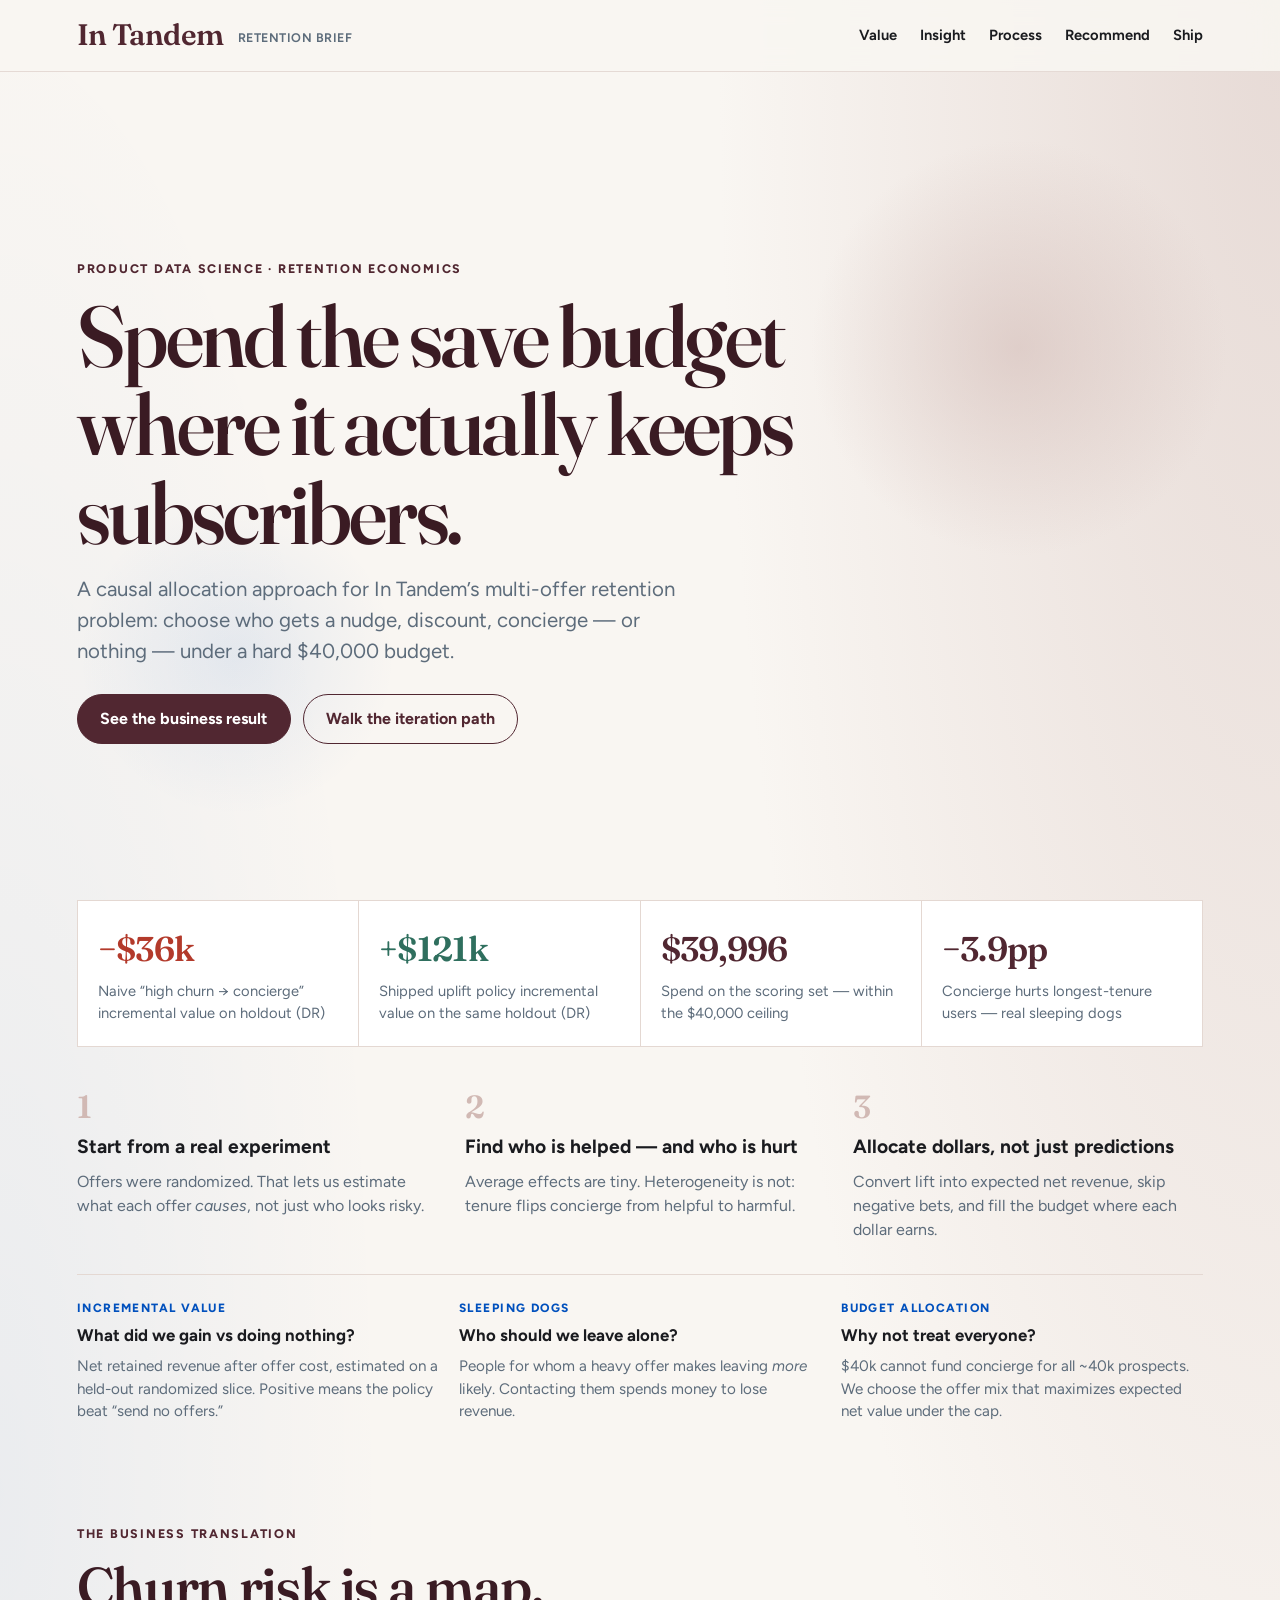
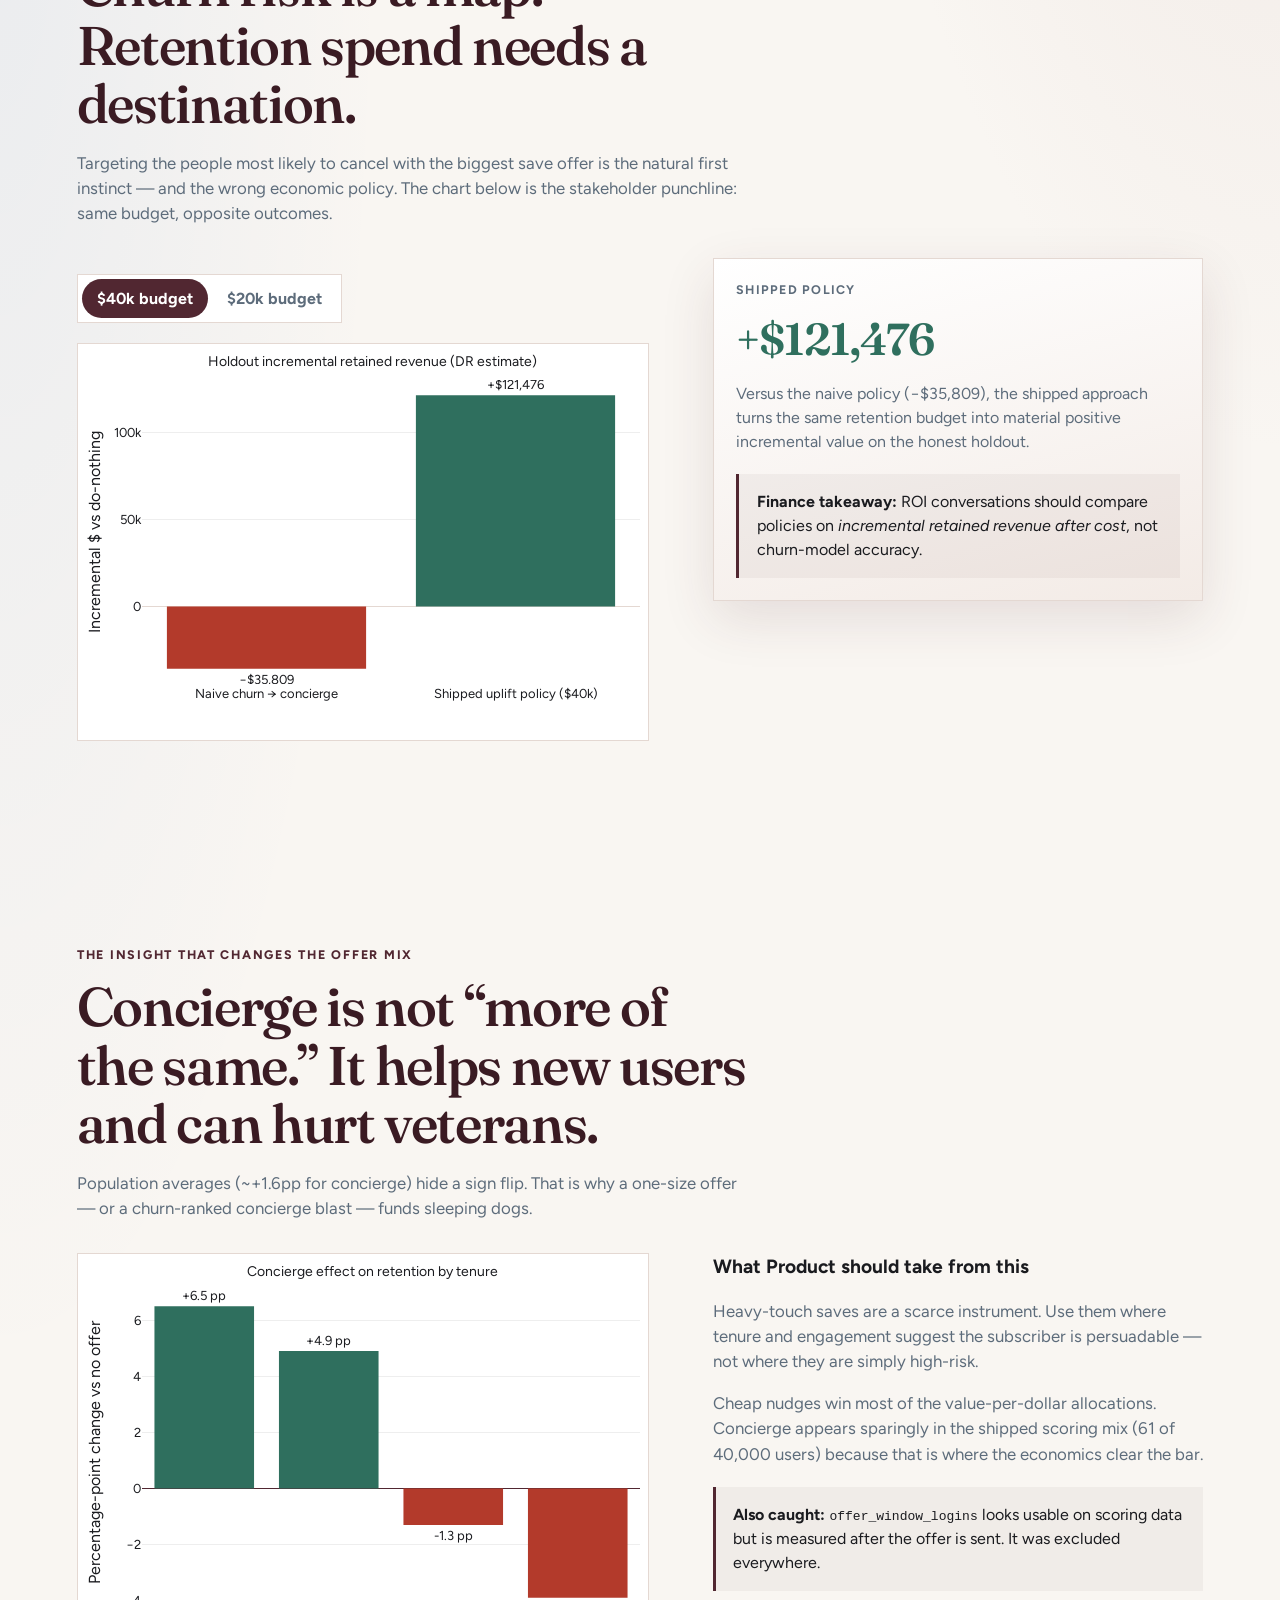
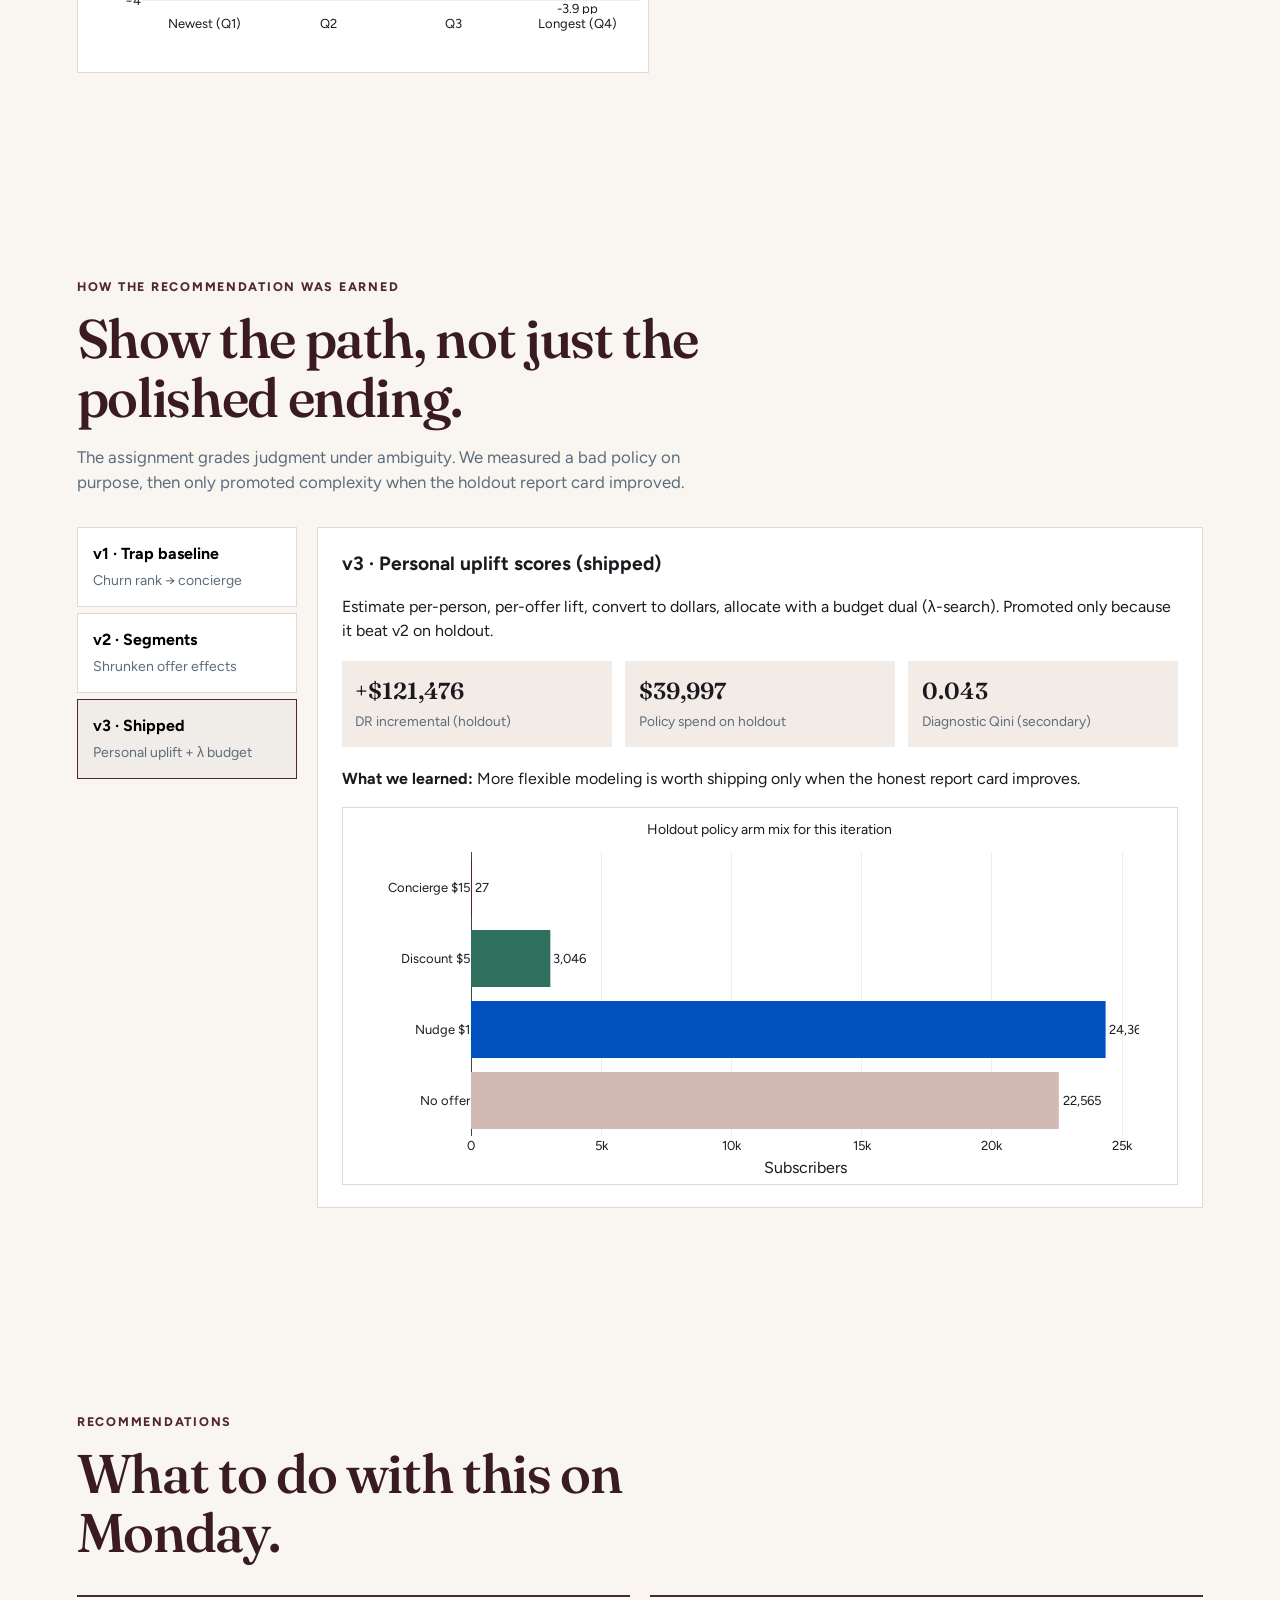
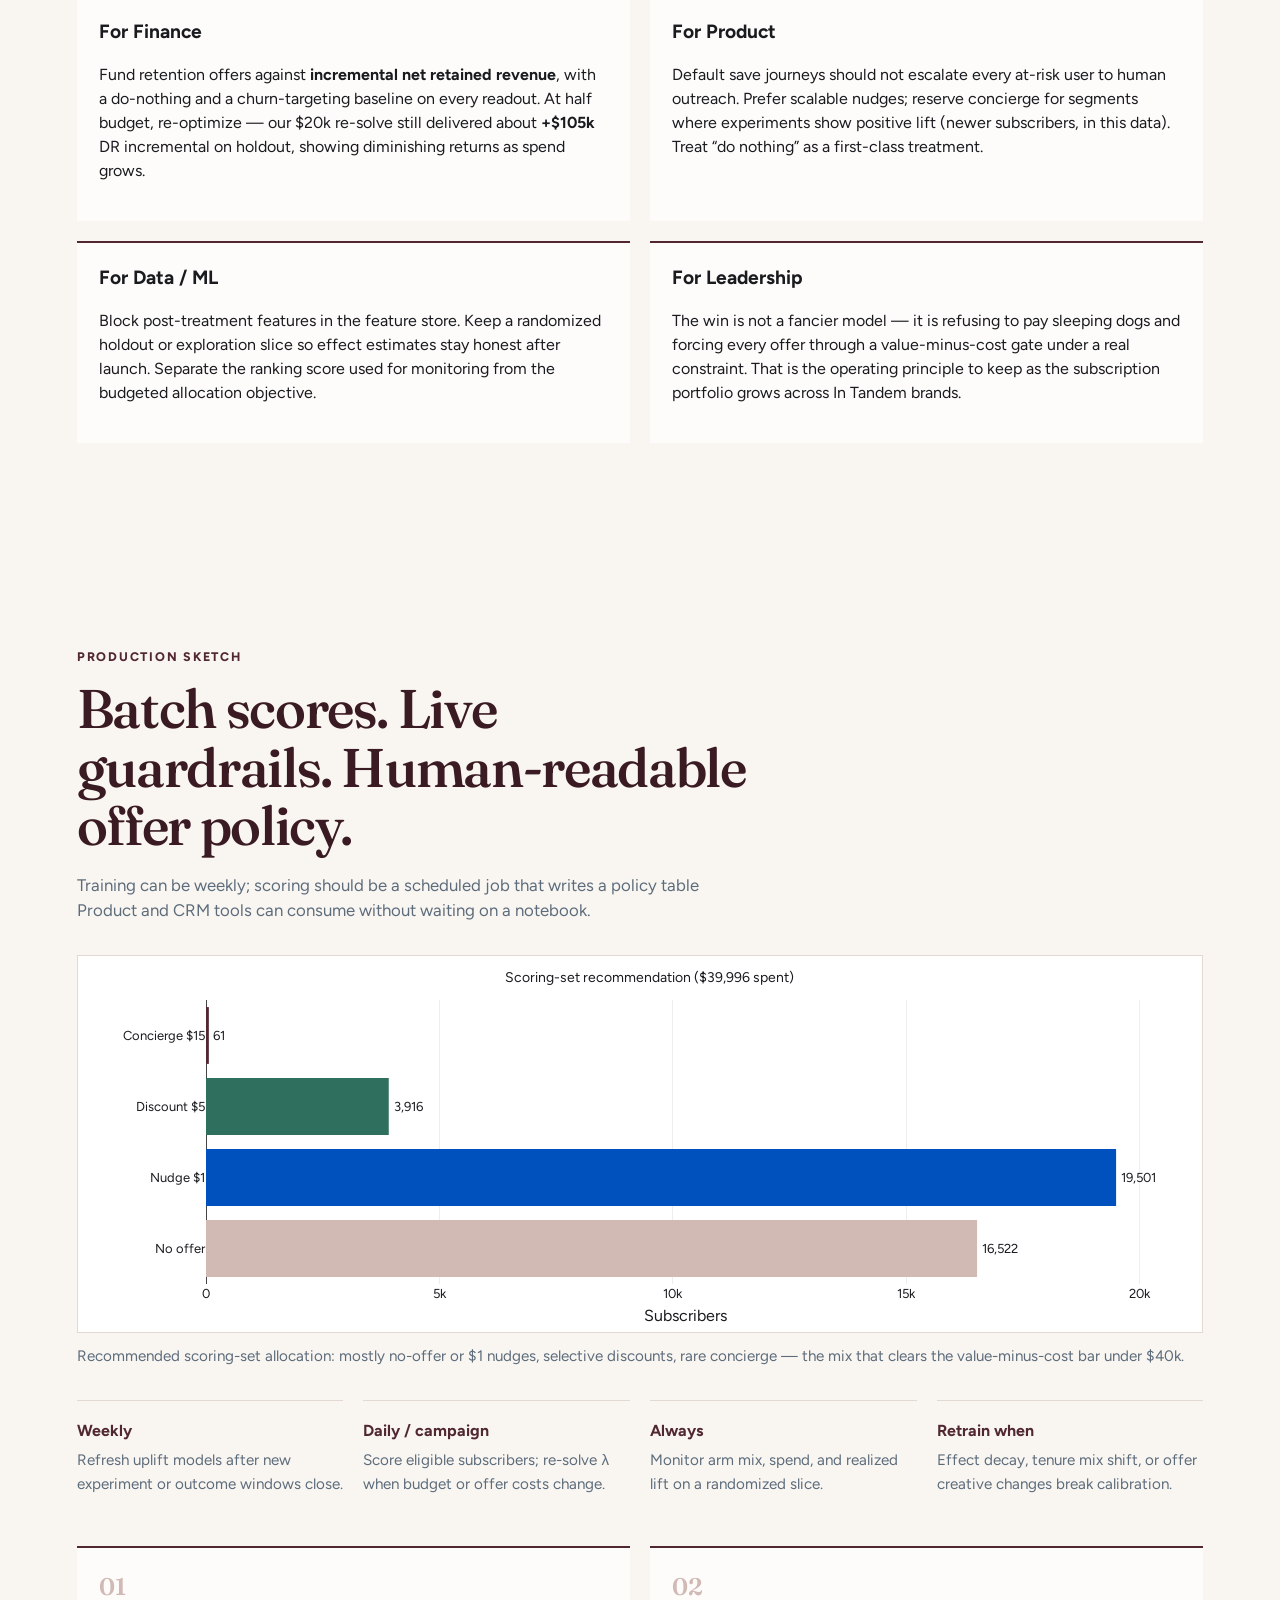
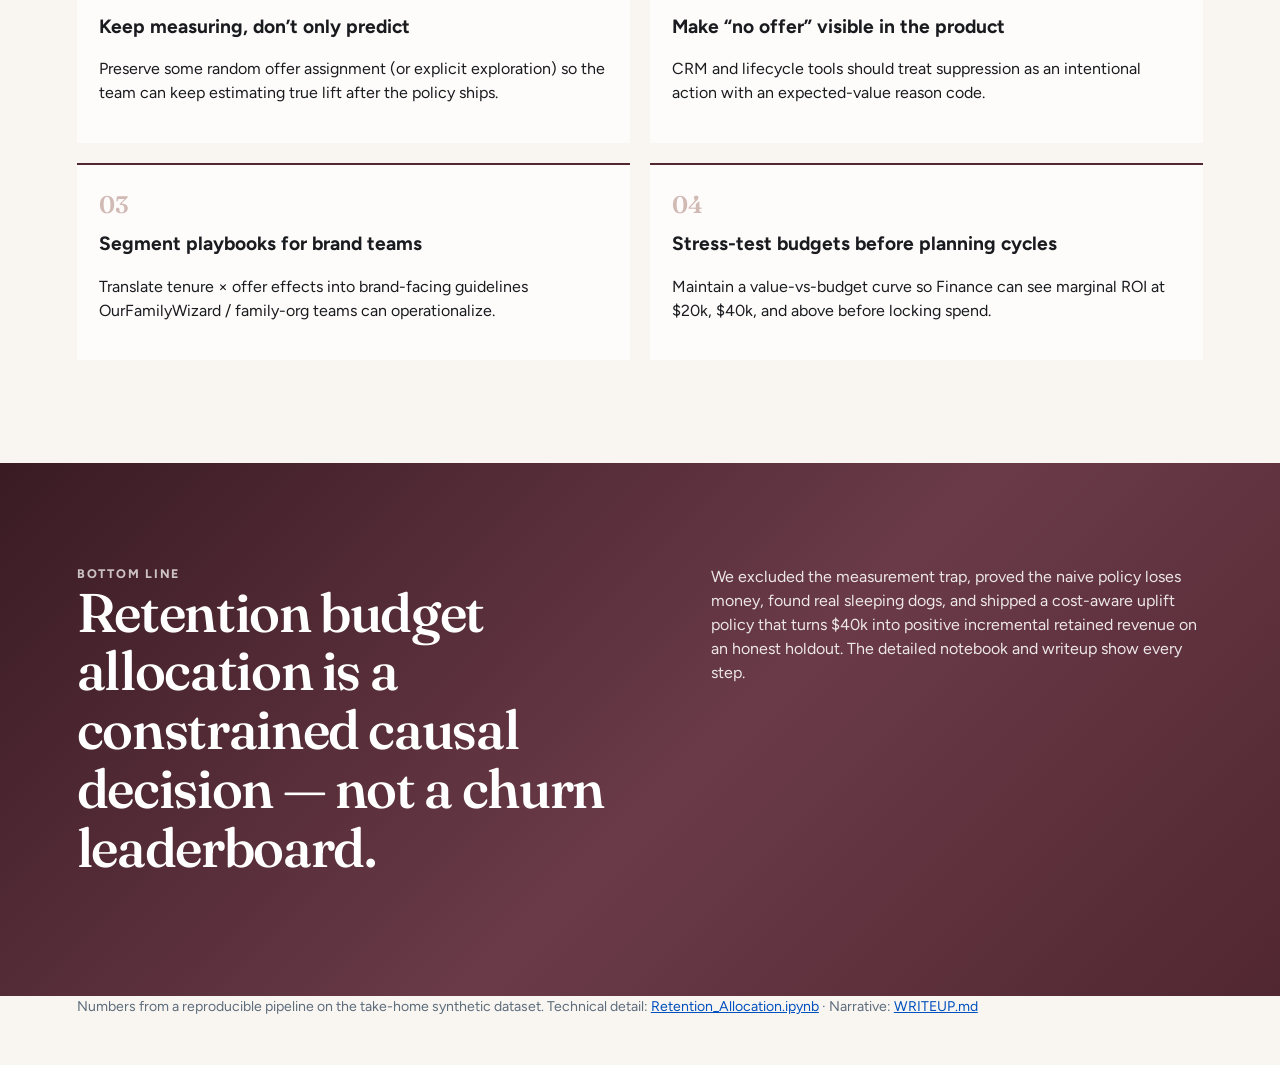
==== interactive_brief/index.html @ 4805d7e5 "Add writeup, AI disclosure, and stakeholder interactive brief. Document the method and iteration log" ====
<!doctype html>
<html lang="en">
  <head>
    <meta charset="utf-8" />
    <meta name="viewport" content="width=device-width, initial-scale=1" />
    <title>In Tandem | Retention Budget Allocation Brief</title>
    <link rel="preconnect" href="https://fonts.googleapis.com" />
    <link rel="preconnect" href="https://fonts.gstatic.com" crossorigin />
    <link
      href="https://fonts.googleapis.com/css2?family=Figtree:wght@400;600;700;800&family=Fraunces:opsz,wght@9..144,500;9..144,600;9..144,700&display=swap"
      rel="stylesheet"
    />
    <link rel="stylesheet" href="styles.css" />
    <script src="https://cdn.plot.ly/plotly-2.35.2.min.js"></script>
  </head>
  <body>
    <header class="topbar">
      <a class="brand" href="#top">In Tandem <span>retention brief</span></a>
      <nav aria-label="Sections">
        <a href="#value">Value</a>
        <a href="#insight">Insight</a>
        <a href="#process">Process</a>
        <a href="#recommend">Recommend</a>
        <a href="#ship">Ship</a>
      </nav>
    </header>

    <main id="top">
      <section class="hero">
        <div class="hero-inner">
          <p class="eyebrow">Product data science · retention economics</p>
          <h1>Spend the save budget where it actually keeps subscribers.</h1>
          <p class="lede">
            A causal allocation approach for In Tandem’s multi-offer retention problem:
            choose who gets a nudge, discount, concierge — or nothing — under a hard $40,000 budget.
          </p>
          <div class="hero-actions">
            <a class="button primary" href="#value">See the business result</a>
            <a class="button secondary" href="#process">Walk the iteration path</a>
          </div>
        </div>
      </section>

      <section class="metric-ribbon reveal" aria-label="Headline results">
        <article>
          <span class="value bad">−$36k</span>
          <p>Naive “high churn → concierge” incremental value on holdout (DR)</p>
        </article>
        <article>
          <span class="value good">+$121k</span>
          <p>Shipped uplift policy incremental value on the same holdout (DR)</p>
        </article>
        <article>
          <span class="value">$39,996</span>
          <p>Spend on the scoring set — within the $40,000 ceiling</p>
        </article>
        <article>
          <span class="value">−3.9pp</span>
          <p>Concierge hurts longest-tenure users — real sleeping dogs</p>
        </article>
      </section>

      <section class="story-strip reveal">
        <article>
          <span class="step-index">1</span>
          <h3>Start from a real experiment</h3>
          <p>
            Offers were randomized. That lets us estimate what each offer <em>causes</em>,
            not just who looks risky.
          </p>
        </article>
        <article>
          <span class="step-index">2</span>
          <h3>Find who is helped — and who is hurt</h3>
          <p>
            Average effects are tiny. Heterogeneity is not: tenure flips concierge from helpful to harmful.
          </p>
        </article>
        <article>
          <span class="step-index">3</span>
          <h3>Allocate dollars, not just predictions</h3>
          <p>
            Convert lift into expected net revenue, skip negative bets, and fill the budget where each dollar earns.
          </p>
        </article>
      </section>

      <section class="reader-guide reveal" aria-label="How to read this brief">
        <div>
          <span class="guide-label">Incremental value</span>
          <strong>What did we gain vs doing nothing?</strong>
          <p>
            Net retained revenue after offer cost, estimated on a held-out randomized slice.
            Positive means the policy beat “send no offers.”
          </p>
        </div>
        <div>
          <span class="guide-label">Sleeping dogs</span>
          <strong>Who should we leave alone?</strong>
          <p>
            People for whom a heavy offer makes leaving <em>more</em> likely.
            Contacting them spends money to lose revenue.
          </p>
        </div>
        <div>
          <span class="guide-label">Budget allocation</span>
          <strong>Why not treat everyone?</strong>
          <p>
            $40k cannot fund concierge for all ~40k prospects. We choose the offer mix that maximizes expected net value under the cap.
          </p>
        </div>
      </section>

      <section id="value" class="section">
        <div class="section-header reveal">
          <p class="eyebrow">The business translation</p>
          <h2>Churn risk is a map. Retention spend needs a destination.</h2>
          <p>
            Targeting the people most likely to cancel with the biggest save offer is the natural first instinct —
            and the wrong economic policy. The chart below is the stakeholder punchline:
            same budget, opposite outcomes.
          </p>
        </div>

        <div class="split reveal">
          <div>
            <div class="segmented" role="group" aria-label="Budget scenario">
              <button type="button" class="is-active" data-budget="40k">$40k budget</button>
              <button type="button" data-budget="20k">$20k budget</button>
            </div>
            <div id="value-chart" class="chart-shell"></div>
          </div>
          <aside class="panel" id="value-panel">
            <p class="panel-kicker">Shipped policy</p>
            <p class="big good">+$121,476</p>
            <p data-field="compare">
              Versus the naive policy (−$35,809), the shipped approach turns the same retention budget into
              material positive incremental value on the honest holdout.
            </p>
            <div class="callout">
              <strong>Finance takeaway:</strong> ROI conversations should compare policies on
              <em>incremental retained revenue after cost</em>, not churn-model accuracy.
            </div>
          </aside>
        </div>
      </section>

      <section id="insight" class="section">
        <div class="section-header reveal">
          <p class="eyebrow">The insight that changes the offer mix</p>
          <h2>Concierge is not “more of the same.” It helps new users and can hurt veterans.</h2>
          <p>
            Population averages (~+1.6pp for concierge) hide a sign flip. That is why a one-size offer —
            or a churn-ranked concierge blast — funds sleeping dogs.
          </p>
        </div>
        <div class="split reveal">
          <div id="tenure-chart" class="chart-shell tall"></div>
          <div class="section-copy">
            <h3>What Product should take from this</h3>
            <p>
              Heavy-touch saves are a scarce instrument. Use them where tenure and engagement suggest the
              subscriber is persuadable — not where they are simply high-risk.
            </p>
            <p>
              Cheap nudges win most of the value-per-dollar allocations. Concierge appears sparingly in the
              shipped scoring mix (61 of 40,000 users) because that is where the economics clear the bar.
            </p>
            <div class="callout">
              <strong>Also caught:</strong> <code>offer_window_logins</code> looks usable on scoring data
              but is measured after the offer is sent. It was excluded everywhere.
            </div>
          </div>
        </div>
      </section>

      <section id="process" class="section">
        <div class="section-header reveal">
          <p class="eyebrow">How the recommendation was earned</p>
          <h2>Show the path, not just the polished ending.</h2>
          <p>
            The assignment grades judgment under ambiguity. We measured a bad policy on purpose, then only
            promoted complexity when the holdout report card improved.
          </p>
        </div>

        <div class="iteration-grid reveal">
          <div class="iter-nav" role="tablist" aria-label="Iteration versions">
            <button type="button" data-iter="v1">
              <strong>v1 · Trap baseline</strong>
              <span>Churn rank → concierge</span>
            </button>
            <button type="button" data-iter="v2">
              <strong>v2 · Segments</strong>
              <span>Shrunken offer effects</span>
            </button>
            <button type="button" class="is-active" data-iter="v3">
              <strong>v3 · Shipped</strong>
              <span>Personal uplift + λ budget</span>
            </button>
          </div>
          <div class="iter-detail">
            <h3 id="iter-title">v3 · Personal uplift scores (shipped)</h3>
            <p id="iter-blurb"></p>
            <div class="iter-stats">
              <div>
                <strong id="iter-dr" class="good">+$121k</strong>
                <span>DR incremental (holdout)</span>
              </div>
              <div>
                <strong id="iter-spend">$39,997</strong>
                <span>Policy spend on holdout</span>
              </div>
              <div>
                <strong id="iter-qini">0.043</strong>
                <span>Diagnostic Qini (secondary)</span>
              </div>
            </div>
            <p><strong>What we learned:</strong> <span id="iter-learn"></span></p>
            <div id="mix-chart" class="chart-shell" style="margin-top: 1rem"></div>
          </div>
        </div>
      </section>

      <section id="recommend" class="section">
        <div class="section-header reveal">
          <p class="eyebrow">Recommendations</p>
          <h2>What to do with this on Monday.</h2>
        </div>
        <div class="rec-grid reveal">
          <article>
            <h3>For Finance</h3>
            <p>
              Fund retention offers against <strong>incremental net retained revenue</strong>, with a
              do-nothing and a churn-targeting baseline on every readout. At half budget, re-optimize —
              our $20k re-solve still delivered about <strong>+$105k</strong> DR incremental on holdout,
              showing diminishing returns as spend grows.
            </p>
          </article>
          <article>
            <h3>For Product</h3>
            <p>
              Default save journeys should not escalate every at-risk user to human outreach.
              Prefer scalable nudges; reserve concierge for segments where experiments show positive lift
              (newer subscribers, in this data). Treat “do nothing” as a first-class treatment.
            </p>
          </article>
          <article>
            <h3>For Data / ML</h3>
            <p>
              Block post-treatment features in the feature store. Keep a randomized holdout or exploration
              slice so effect estimates stay honest after launch. Separate the ranking score used for
              monitoring from the budgeted allocation objective.
            </p>
          </article>
          <article>
            <h3>For Leadership</h3>
            <p>
              The win is not a fancier model — it is refusing to pay sleeping dogs and forcing every offer
              through a value-minus-cost gate under a real constraint. That is the operating principle to keep
              as the subscription portfolio grows across In Tandem brands.
            </p>
          </article>
        </div>
      </section>

      <section id="ship" class="section">
        <div class="section-header reveal">
          <p class="eyebrow">Production sketch</p>
          <h2>Batch scores. Live guardrails. Human-readable offer policy.</h2>
          <p>
            Training can be weekly; scoring should be a scheduled job that writes a policy table
            Product and CRM tools can consume without waiting on a notebook.
          </p>
        </div>

        <div class="reveal" style="margin-bottom: 2rem">
          <div id="scoring-chart" class="chart-shell"></div>
          <p style="color: var(--muted); margin: 0.75rem 0 0; font-size: 0.95rem">
            Recommended scoring-set allocation: mostly no-offer or $1 nudges, selective discounts, rare concierge —
            the mix that clears the value-minus-cost bar under $40k.
          </p>
        </div>
        <div class="ops-grid reveal">
          <div>
            <strong>Weekly</strong>
            <span>Refresh uplift models after new experiment or outcome windows close.</span>
          </div>
          <div>
            <strong>Daily / campaign</strong>
            <span>Score eligible subscribers; re-solve λ when budget or offer costs change.</span>
          </div>
          <div>
            <strong>Always</strong>
            <span>Monitor arm mix, spend, and realized lift on a randomized slice.</span>
          </div>
          <div>
            <strong>Retrain when</strong>
            <span>Effect decay, tenure mix shift, or offer creative changes break calibration.</span>
          </div>
        </div>

        <div class="next-grid reveal" style="margin-top: 2rem">
          <article>
            <span class="next-index">01</span>
            <h3>Keep measuring, don’t only predict</h3>
            <p>
              Preserve some random offer assignment (or explicit exploration) so the team can keep estimating
              true lift after the policy ships.
            </p>
          </article>
          <article>
            <span class="next-index">02</span>
            <h3>Make “no offer” visible in the product</h3>
            <p>
              CRM and lifecycle tools should treat suppression as an intentional action with an expected-value reason code.
            </p>
          </article>
          <article>
            <span class="next-index">03</span>
            <h3>Segment playbooks for brand teams</h3>
            <p>
              Translate tenure × offer effects into brand-facing guidelines OurFamilyWizard / family-org teams can operationalize.
            </p>
          </article>
          <article>
            <span class="next-index">04</span>
            <h3>Stress-test budgets before planning cycles</h3>
            <p>
              Maintain a value-vs-budget curve so Finance can see marginal ROI at $20k, $40k, and above before locking spend.
            </p>
          </article>
        </div>
      </section>

      <section class="section final-section reveal">
        <div>
          <p class="eyebrow">Bottom line</p>
          <h2>
            Retention budget allocation is a constrained causal decision — not a churn leaderboard.
          </h2>
        </div>
        <p>
          We excluded the measurement trap, proved the naive policy loses money, found real sleeping dogs,
          and shipped a cost-aware uplift policy that turns $40k into positive incremental retained revenue
          on an honest holdout. The detailed notebook and writeup show every step.
        </p>
      </section>
    </main>

    <p class="footnote">
      Numbers from a reproducible pipeline on the take-home synthetic dataset.
      Technical detail: <a href="../Retention_Allocation.ipynb">Retention_Allocation.ipynb</a> ·
      Narrative: <a href="../WRITEUP.md">WRITEUP.md</a>
    </p>

    <script src="app.js"></script>
  </body>
</html>
---- interactive_brief/styles.css ----
:root {
  --wine: #512731;
  --wine-deep: #3a1b23;
  --blush: #d1b9b4;
  --blush-soft: #f0e4df;
  --paper: #f9f6f2;
  --paper-2: #f3ebe6;
  --ink: #1a1b1f;
  --muted: #5d6c7b;
  --line: #e4d8d2;
  --blue: #0050bd;
  --good: #2f6f5e;
  --bad: #b33a2b;
  --white: #ffffff;
  --shadow: 0 18px 50px rgba(81, 39, 49, 0.12);
  --ease: cubic-bezier(0.22, 1, 0.36, 1);
}

* { box-sizing: border-box; }

html { scroll-behavior: smooth; }

body {
  margin: 0;
  color: var(--ink);
  background:
    radial-gradient(ellipse 80% 50% at 100% 0%, rgba(209, 185, 180, 0.45), transparent 55%),
    radial-gradient(ellipse 60% 40% at 0% 20%, rgba(0, 80, 189, 0.06), transparent 50%),
    var(--paper);
  font-family: "Figtree", "Helvetica Neue", sans-serif;
  line-height: 1.5;
  -webkit-font-smoothing: antialiased;
}

img { max-width: 100%; display: block; }
a { color: inherit; }

.topbar {
  position: sticky;
  top: 0;
  z-index: 20;
  display: flex;
  align-items: center;
  justify-content: space-between;
  gap: 1rem;
  min-height: 4.5rem;
  padding: 0 clamp(1.25rem, 6vw, 5.5rem);
  background: rgba(249, 246, 242, 0.88);
  border-bottom: 1px solid rgba(228, 216, 210, 0.9);
  backdrop-filter: blur(14px);
}

.brand {
  font-family: "Fraunces", Georgia, serif;
  font-size: clamp(1.45rem, 2.4vw, 1.85rem);
  font-weight: 600;
  color: var(--wine);
  letter-spacing: -0.02em;
  text-decoration: none;
}

.brand span {
  display: inline-block;
  margin-left: 0.55rem;
  color: var(--muted);
  font-family: "Figtree", sans-serif;
  font-size: 0.78rem;
  font-weight: 650;
  letter-spacing: 0.04em;
  text-transform: uppercase;
  vertical-align: middle;
}

nav {
  display: flex;
  flex-wrap: wrap;
  gap: clamp(0.75rem, 1.8vw, 1.5rem);
  font-size: 0.92rem;
  font-weight: 650;
}

nav a {
  text-decoration: none;
  color: var(--ink);
}

nav a:hover { color: var(--wine); }

.hero {
  position: relative;
  min-height: calc(100vh - 4.5rem);
  display: grid;
  align-content: center;
  padding: clamp(3.5rem, 9vw, 7rem) clamp(1.25rem, 6vw, 5.5rem) clamp(3rem, 7vw, 5rem);
  overflow: hidden;
}

.hero::before {
  content: "";
  position: absolute;
  inset: 8% 4% auto auto;
  width: min(42vw, 420px);
  aspect-ratio: 1;
  border-radius: 50%;
  background: radial-gradient(circle, rgba(209, 185, 180, 0.55), transparent 70%);
  pointer-events: none;
  animation: drift 14s var(--ease) infinite alternate;
}

.hero::after {
  content: "";
  position: absolute;
  inset: auto auto 10% 6%;
  width: min(36vw, 320px);
  aspect-ratio: 1;
  border-radius: 50%;
  background: radial-gradient(circle, rgba(0, 80, 189, 0.08), transparent 70%);
  pointer-events: none;
  animation: drift 18s var(--ease) infinite alternate-reverse;
}

@keyframes drift {
  from { transform: translate3d(0, 0, 0); }
  to { transform: translate3d(-18px, 24px, 0); }
}

.hero-inner {
  position: relative;
  z-index: 1;
  max-width: 52rem;
}

.eyebrow {
  margin: 0 0 0.85rem;
  color: var(--wine);
  font-size: 0.78rem;
  font-weight: 750;
  letter-spacing: 0.14em;
  text-transform: uppercase;
}

h1, h2, h3 { margin-top: 0; }

h1 {
  margin: 0 0 1.1rem;
  font-family: "Fraunces", Georgia, serif;
  font-size: clamp(2.8rem, 7vw, 5.4rem);
  font-weight: 550;
  line-height: 1.02;
  letter-spacing: -0.03em;
  color: var(--wine-deep);
}

h2 {
  margin: 0 0 1rem;
  font-family: "Fraunces", Georgia, serif;
  font-size: clamp(2rem, 4.4vw, 3.4rem);
  font-weight: 550;
  line-height: 1.08;
  letter-spacing: -0.025em;
  color: var(--wine-deep);
}

h3 {
  margin: 0 0 0.5rem;
  font-size: 1.2rem;
  font-weight: 700;
}

.lede {
  max-width: 38rem;
  margin: 0 0 1.75rem;
  color: var(--muted);
  font-size: clamp(1.05rem, 1.8vw, 1.28rem);
}

.hero-actions {
  display: flex;
  flex-wrap: wrap;
  gap: 0.75rem;
}

.button {
  display: inline-flex;
  align-items: center;
  justify-content: center;
  min-height: 3.1rem;
  padding: 0 1.4rem;
  border-radius: 999px;
  border: 1.5px solid var(--wine);
  font-weight: 700;
  text-decoration: none;
  transition: transform 0.25s var(--ease), background 0.25s var(--ease), color 0.25s var(--ease);
}

.button:hover { transform: translateY(-2px); }

.button.primary {
  background: var(--wine);
  color: var(--white);
}

.button.secondary {
  background: transparent;
  color: var(--wine);
}

.button.secondary:hover {
  background: rgba(81, 39, 49, 0.06);
}

.reveal {
  opacity: 0;
  transform: translateY(18px);
  transition: opacity 0.7s var(--ease), transform 0.7s var(--ease);
}

.reveal.is-visible {
  opacity: 1;
  transform: none;
}

.metric-ribbon {
  display: grid;
  grid-template-columns: repeat(4, minmax(0, 1fr));
  gap: 1px;
  margin: 0 clamp(1.25rem, 6vw, 5.5rem) 0;
  border: 1px solid var(--line);
  background: var(--line);
  overflow: hidden;
}

.metric-ribbon article {
  padding: 1.35rem 1.25rem;
  background: var(--white);
}

.metric-ribbon .value {
  display: block;
  margin-bottom: 0.35rem;
  font-family: "Fraunces", Georgia, serif;
  font-size: clamp(1.6rem, 3vw, 2.15rem);
  font-weight: 600;
  letter-spacing: -0.02em;
  color: var(--wine);
}

.metric-ribbon .value.bad { color: var(--bad); }
.metric-ribbon .value.good { color: var(--good); }

.metric-ribbon p {
  margin: 0;
  color: var(--muted);
  font-size: 0.92rem;
}

.section {
  padding: clamp(3.5rem, 8vw, 6.5rem) clamp(1.25rem, 6vw, 5.5rem);
}

.section-header {
  max-width: 42rem;
  margin-bottom: 2rem;
}

.section-header.narrow { max-width: 36rem; }

.section-header p:last-child,
.section-copy > p {
  color: var(--muted);
  font-size: 1.05rem;
}

.story-strip {
  display: grid;
  grid-template-columns: repeat(3, minmax(0, 1fr));
  gap: clamp(1.25rem, 3vw, 2.5rem);
  padding: 2.5rem clamp(1.25rem, 6vw, 5.5rem) 1rem;
}

.story-strip article {
  position: relative;
  padding-top: 0.25rem;
}

.step-index {
  display: inline-block;
  margin-bottom: 0.65rem;
  color: var(--blush);
  font-family: "Fraunces", Georgia, serif;
  font-size: 2rem;
  font-weight: 600;
  line-height: 1;
}

.story-strip p {
  margin: 0;
  color: var(--muted);
}

.reader-guide {
  display: grid;
  grid-template-columns: repeat(3, minmax(0, 1fr));
  gap: 1.25rem;
  margin: 1rem clamp(1.25rem, 6vw, 5.5rem) 0;
  padding: 1.5rem 0 0;
  border-top: 1px solid var(--line);
}

.reader-guide .guide-label {
  display: block;
  margin-bottom: 0.4rem;
  color: var(--blue);
  font-size: 0.75rem;
  font-weight: 750;
  letter-spacing: 0.12em;
  text-transform: uppercase;
}

.reader-guide strong {
  display: block;
  margin-bottom: 0.4rem;
  font-size: 1.05rem;
}

.reader-guide p {
  margin: 0;
  color: var(--muted);
  font-size: 0.95rem;
}

.split {
  display: grid;
  grid-template-columns: minmax(0, 1.05fr) minmax(280px, 0.9fr);
  gap: clamp(2rem, 5vw, 4rem);
  align-items: start;
}

.split.reverse { direction: rtl; }
.split.reverse > * { direction: ltr; }

.callout {
  margin-top: 1.25rem;
  padding: 1rem 1.1rem;
  border-left: 3px solid var(--wine);
  background: rgba(81, 39, 49, 0.05);
}

.panel {
  padding: 1.35rem 1.4rem;
  border: 1px solid var(--line);
  background: linear-gradient(165deg, var(--white), var(--paper-2));
  box-shadow: var(--shadow);
}

.panel .panel-kicker {
  margin: 0 0 0.35rem;
  color: var(--muted);
  font-size: 0.78rem;
  font-weight: 700;
  letter-spacing: 0.1em;
  text-transform: uppercase;
}

.panel .big {
  margin: 0.2rem 0 0.6rem;
  font-family: "Fraunces", Georgia, serif;
  font-size: clamp(2rem, 4vw, 2.8rem);
  font-weight: 600;
  letter-spacing: -0.02em;
}

.panel .big.good { color: var(--good); }
.panel .big.bad { color: var(--bad); }

.panel p { margin: 0; color: var(--muted); }

.segmented {
  display: inline-flex;
  margin: 1rem 0 1.25rem;
  padding: 0.25rem;
  border: 1px solid var(--line);
  background: var(--white);
  gap: 0.2rem;
}

.segmented button {
  appearance: none;
  border: 0;
  background: transparent;
  min-height: 2.4rem;
  padding: 0 0.95rem;
  border-radius: 999px;
  font: inherit;
  font-weight: 700;
  color: var(--muted);
  cursor: pointer;
}

.segmented button.is-active {
  background: var(--wine);
  color: var(--white);
}

.chart-shell {
  min-height: 360px;
  padding: 0.5rem;
  border: 1px solid var(--line);
  background: var(--white);
}

.chart-shell.tall { min-height: 420px; }

.iteration-grid {
  display: grid;
  grid-template-columns: 220px minmax(0, 1fr);
  gap: 1.25rem;
  align-items: start;
}

.iter-nav {
  display: flex;
  flex-direction: column;
  gap: 0.4rem;
}

.iter-nav button {
  appearance: none;
  text-align: left;
  border: 1px solid var(--line);
  background: var(--white);
  padding: 0.85rem 0.95rem;
  font: inherit;
  cursor: pointer;
  transition: border-color 0.2s var(--ease), background 0.2s var(--ease);
}

.iter-nav button strong {
  display: block;
  margin-bottom: 0.15rem;
}

.iter-nav button span {
  color: var(--muted);
  font-size: 0.88rem;
}

.iter-nav button.is-active {
  border-color: var(--wine);
  background: rgba(81, 39, 49, 0.05);
}

.iter-detail {
  padding: 1.4rem 1.5rem;
  border: 1px solid var(--line);
  background: var(--white);
}

.iter-stats {
  display: grid;
  grid-template-columns: repeat(3, minmax(0, 1fr));
  gap: 0.85rem;
  margin: 1.1rem 0 1.25rem;
}

.iter-stats div {
  padding: 0.85rem;
  background: var(--paper-2);
}

.iter-stats strong {
  display: block;
  font-family: "Fraunces", Georgia, serif;
  font-size: 1.45rem;
  font-weight: 600;
}

.iter-stats span {
  color: var(--muted);
  font-size: 0.86rem;
}

.rec-grid,
.next-grid,
.ops-grid {
  display: grid;
  grid-template-columns: repeat(2, minmax(0, 1fr));
  gap: 1.25rem;
}

.rec-grid article,
.next-grid article {
  padding: 1.35rem 1.4rem;
  border-top: 2px solid var(--wine);
  background: rgba(255, 255, 255, 0.72);
}

.next-index {
  display: block;
  margin-bottom: 0.45rem;
  color: var(--blush);
  font-family: "Fraunces", Georgia, serif;
  font-size: 1.5rem;
  font-weight: 600;
}

.ops-grid {
  grid-template-columns: repeat(4, minmax(0, 1fr));
}

.ops-grid div {
  padding: 1.1rem 0;
  border-top: 1px solid var(--line);
}

.ops-grid strong {
  display: block;
  margin-bottom: 0.35rem;
  color: var(--wine);
}

.ops-grid span {
  color: var(--muted);
  font-size: 0.95rem;
}

.final-section {
  display: grid;
  grid-template-columns: minmax(0, 1.1fr) minmax(0, 0.9fr);
  gap: 2rem;
  background: linear-gradient(135deg, var(--wine-deep), #6a3a48 55%, #512731);
  color: var(--white);
}

.final-section .eyebrow { color: rgba(255, 255, 255, 0.72); }
.final-section h2 { color: var(--white); }
.final-section p { color: rgba(255, 255, 255, 0.88); margin: 0; }

.footnote {
  margin: 0 clamp(1.25rem, 6vw, 5.5rem) 3rem;
  color: var(--muted);
  font-size: 0.88rem;
}

.footnote a { color: var(--blue); }

@media (max-width: 960px) {
  .metric-ribbon,
  .story-strip,
  .reader-guide,
  .split,
  .iteration-grid,
  .rec-grid,
  .next-grid,
  .ops-grid,
  .final-section {
    grid-template-columns: 1fr;
  }

  nav { display: none; }

  .split.reverse { direction: ltr; }
}
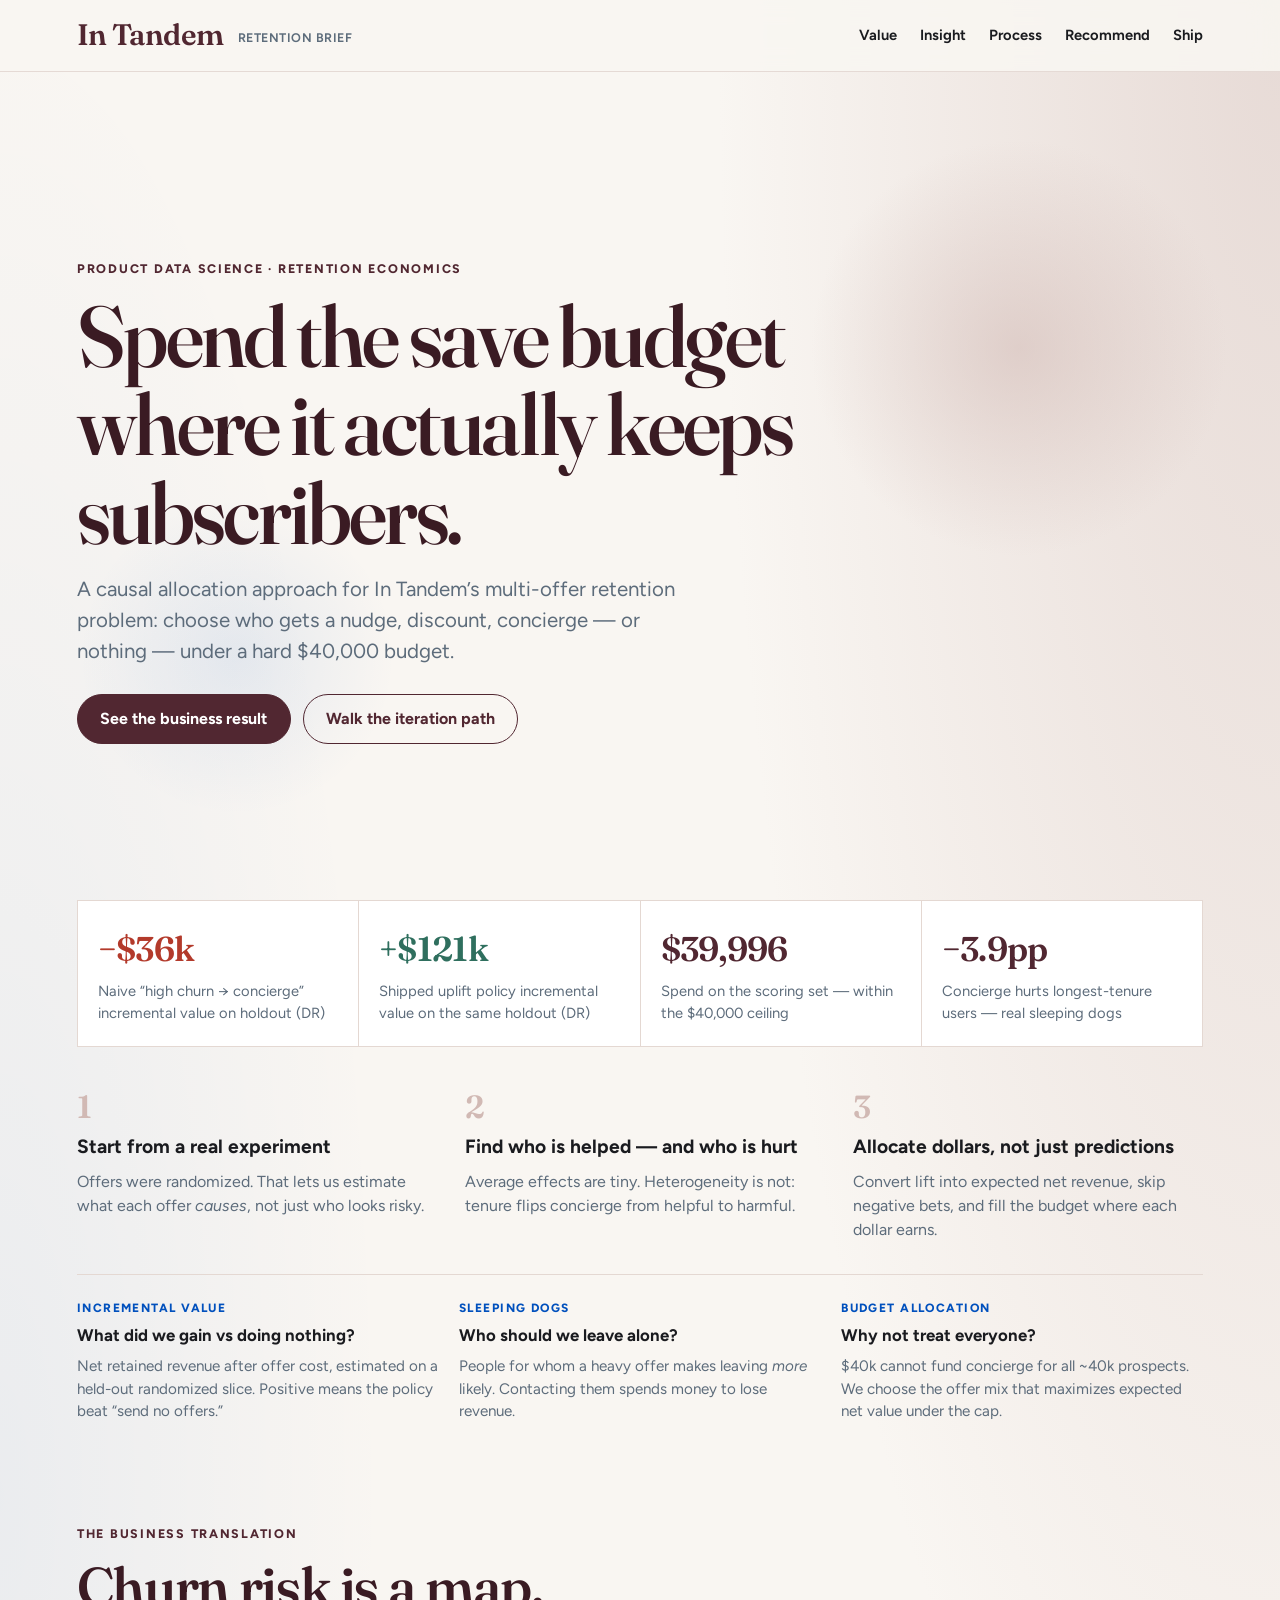
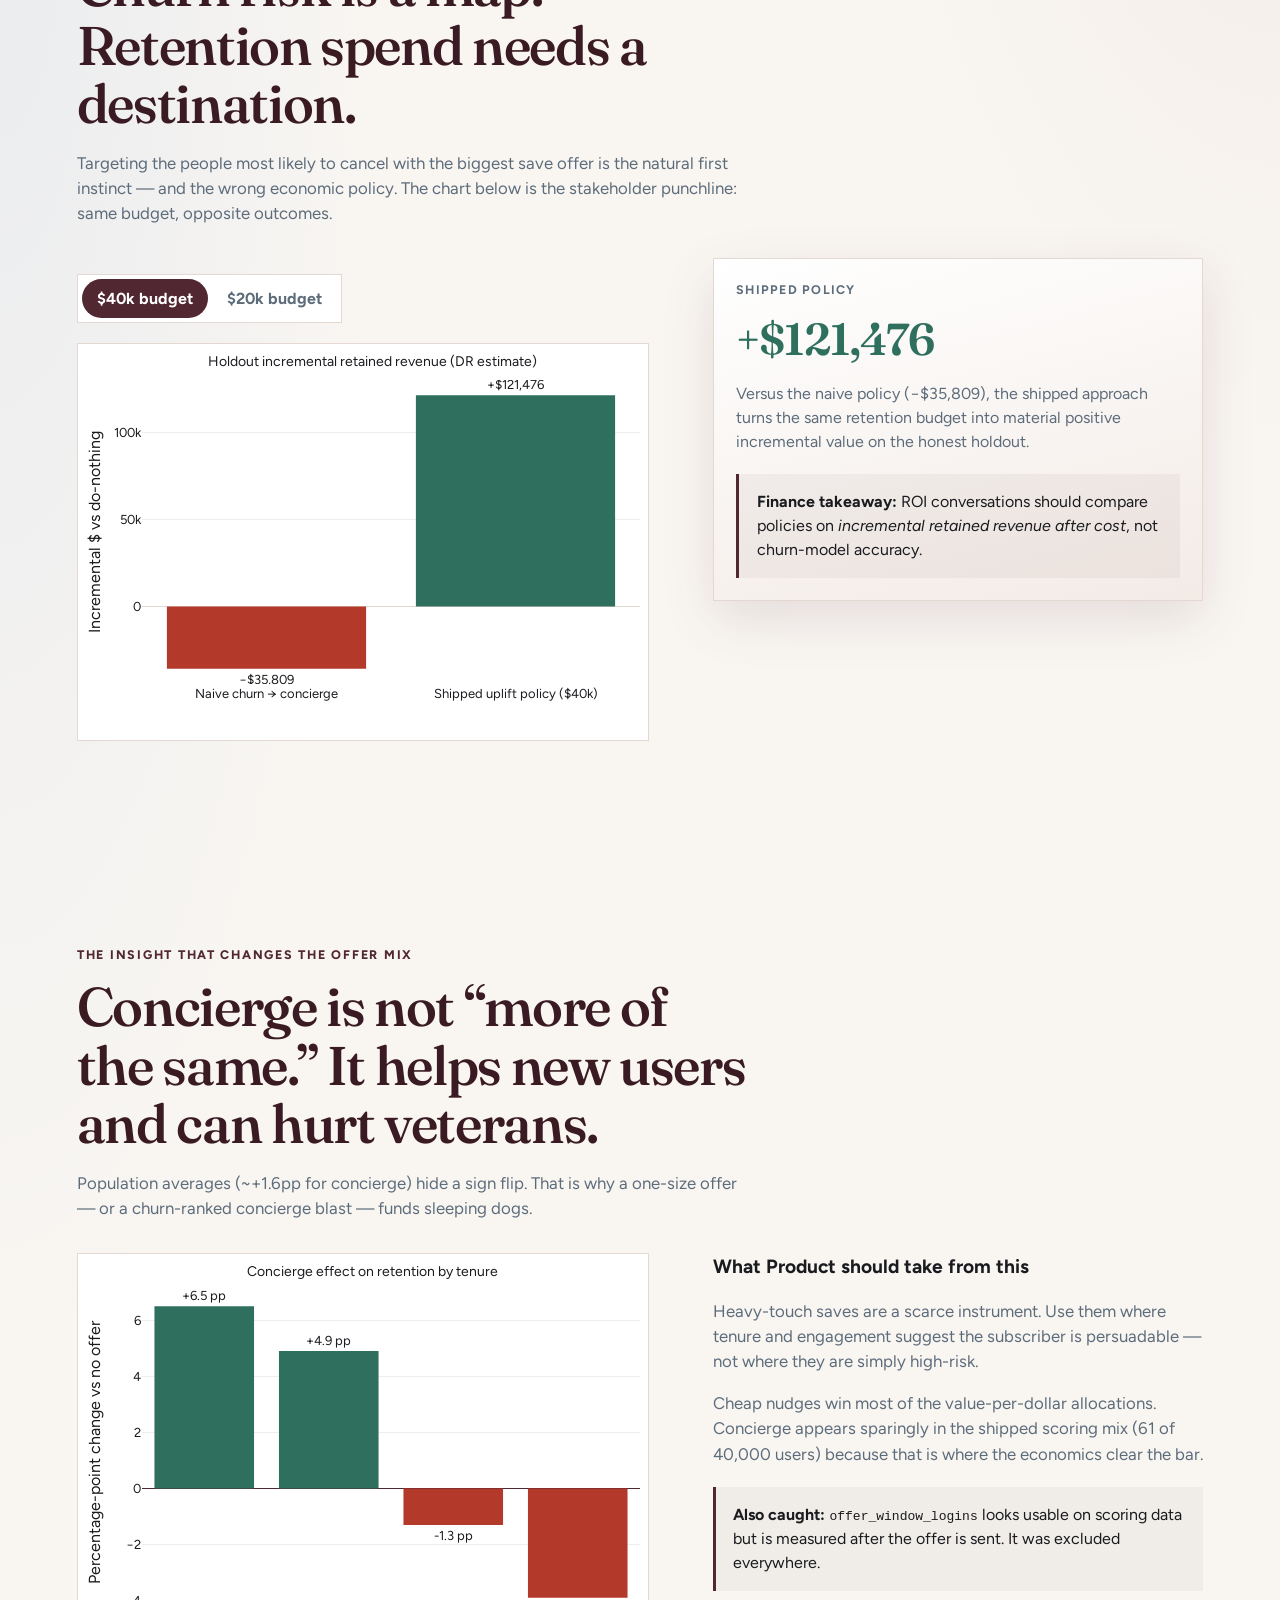
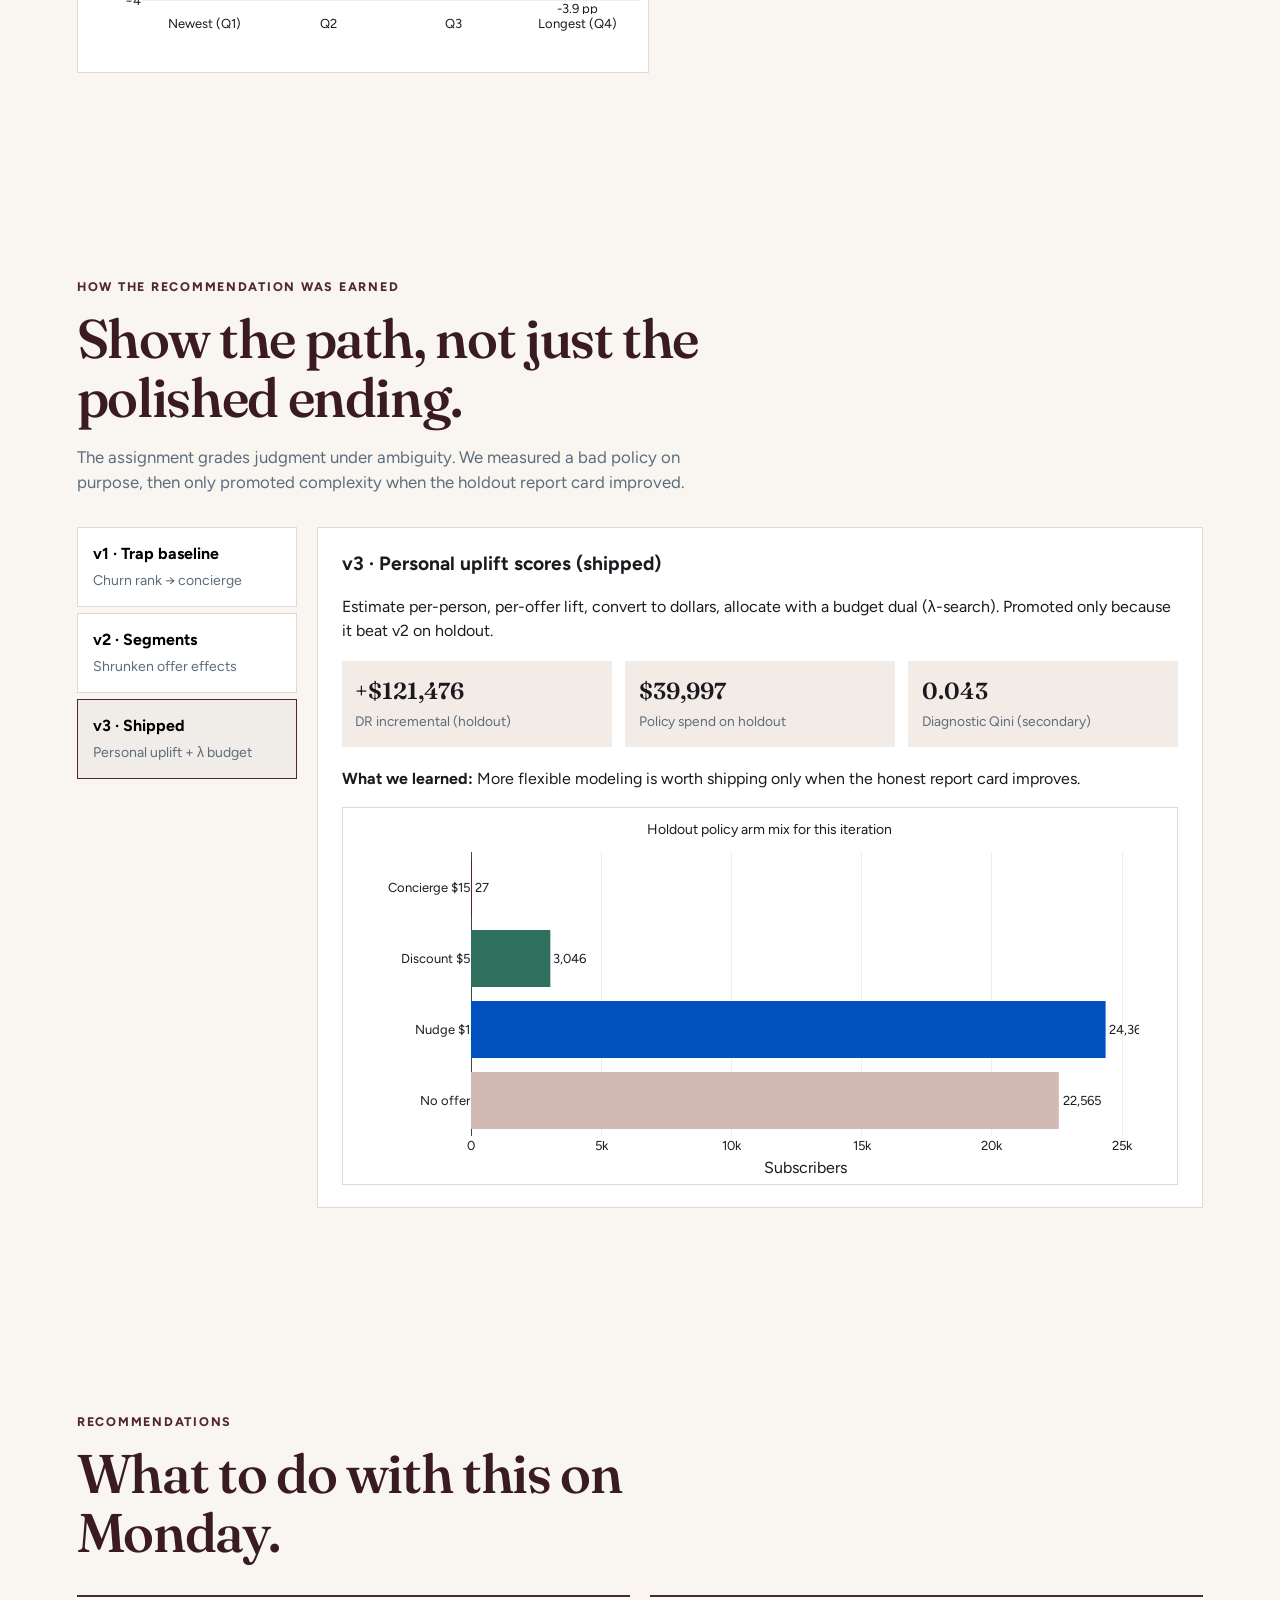
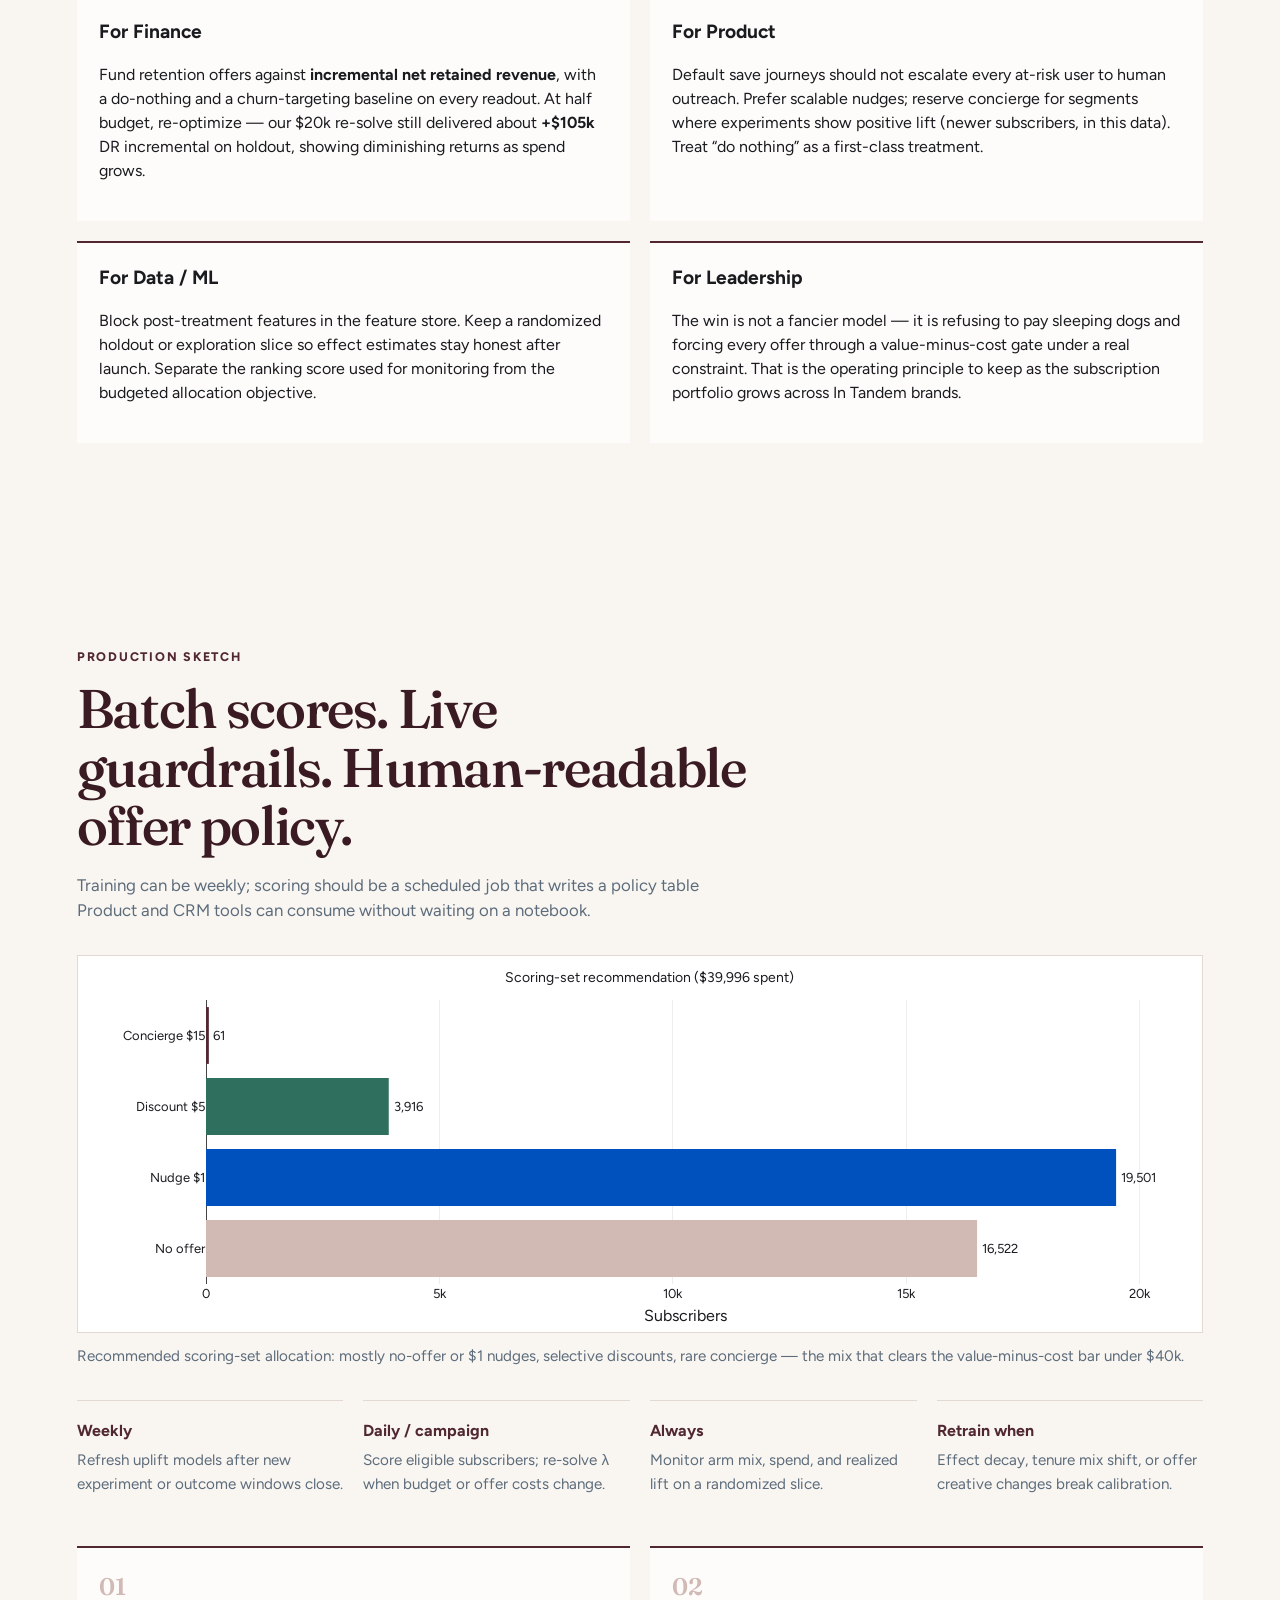
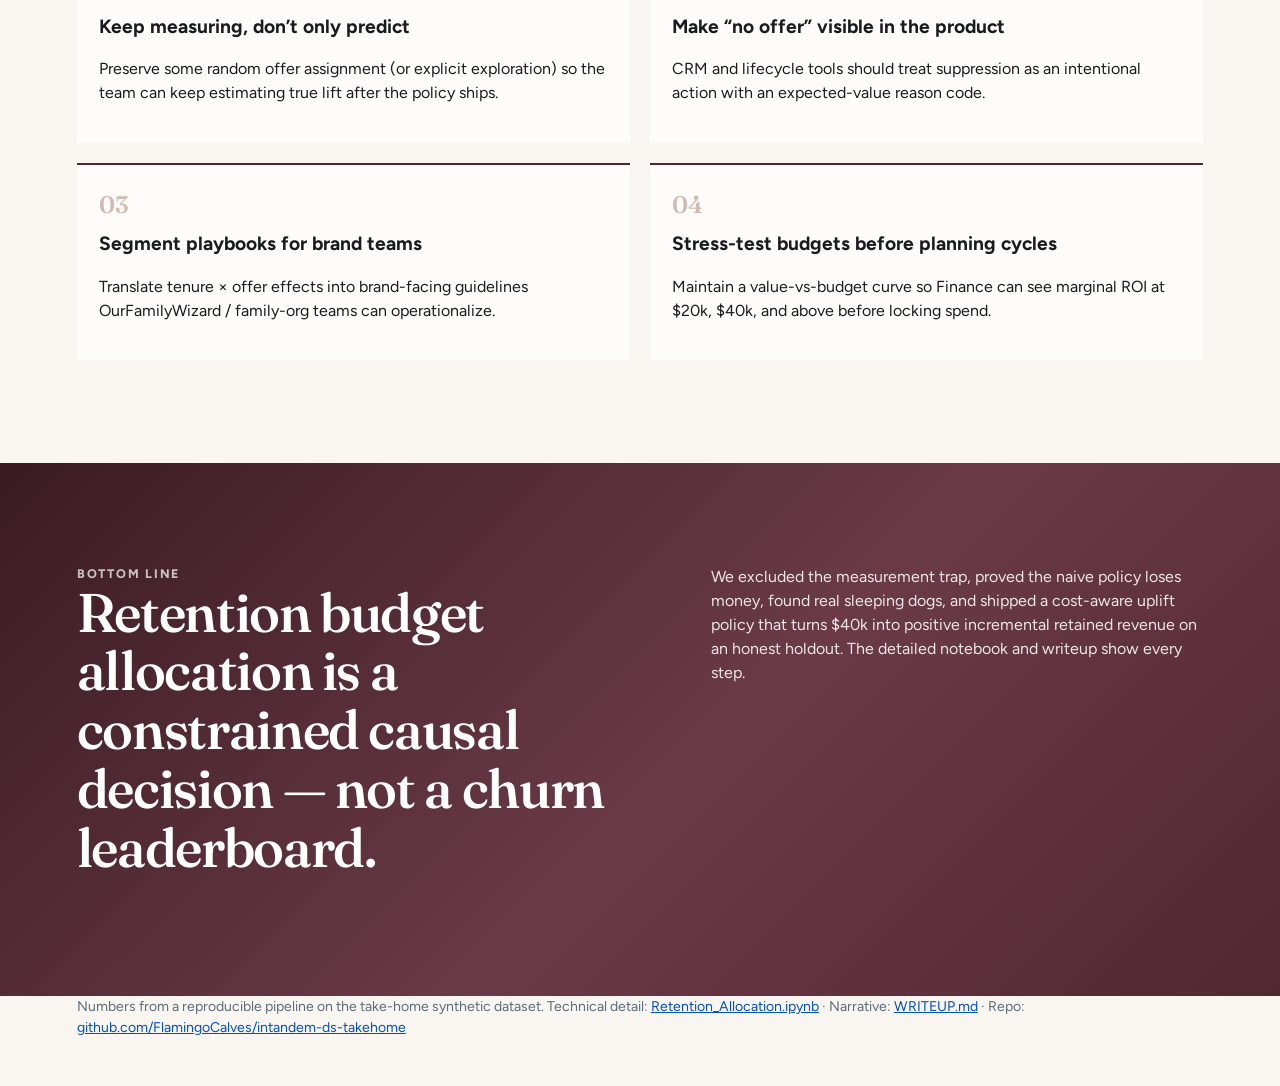
==== commit 774d3787: "Refresh notebook wording and publish stakeholder brief on GitHub Pages. Regenerate the executed note" ====
--- a/interactive_brief/index.html
+++ b/interactive_brief/index.html
@@ -350,8 +350,12 @@
 
     <p class="footnote">
       Numbers from a reproducible pipeline on the take-home synthetic dataset.
-      Technical detail: <a href="../Retention_Allocation.ipynb">Retention_Allocation.ipynb</a> ·
-      Narrative: <a href="../WRITEUP.md">WRITEUP.md</a>
+      Technical detail:
+      <a href="https://github.com/FlamingoCalves/intandem-ds-takehome/blob/main/Retention_Allocation.ipynb">Retention_Allocation.ipynb</a> ·
+      Narrative:
+      <a href="https://github.com/FlamingoCalves/intandem-ds-takehome/blob/main/WRITEUP.md">WRITEUP.md</a> ·
+      Repo:
+      <a href="https://github.com/FlamingoCalves/intandem-ds-takehome">github.com/FlamingoCalves/intandem-ds-takehome</a>
     </p>
 
     <script src="app.js"></script>
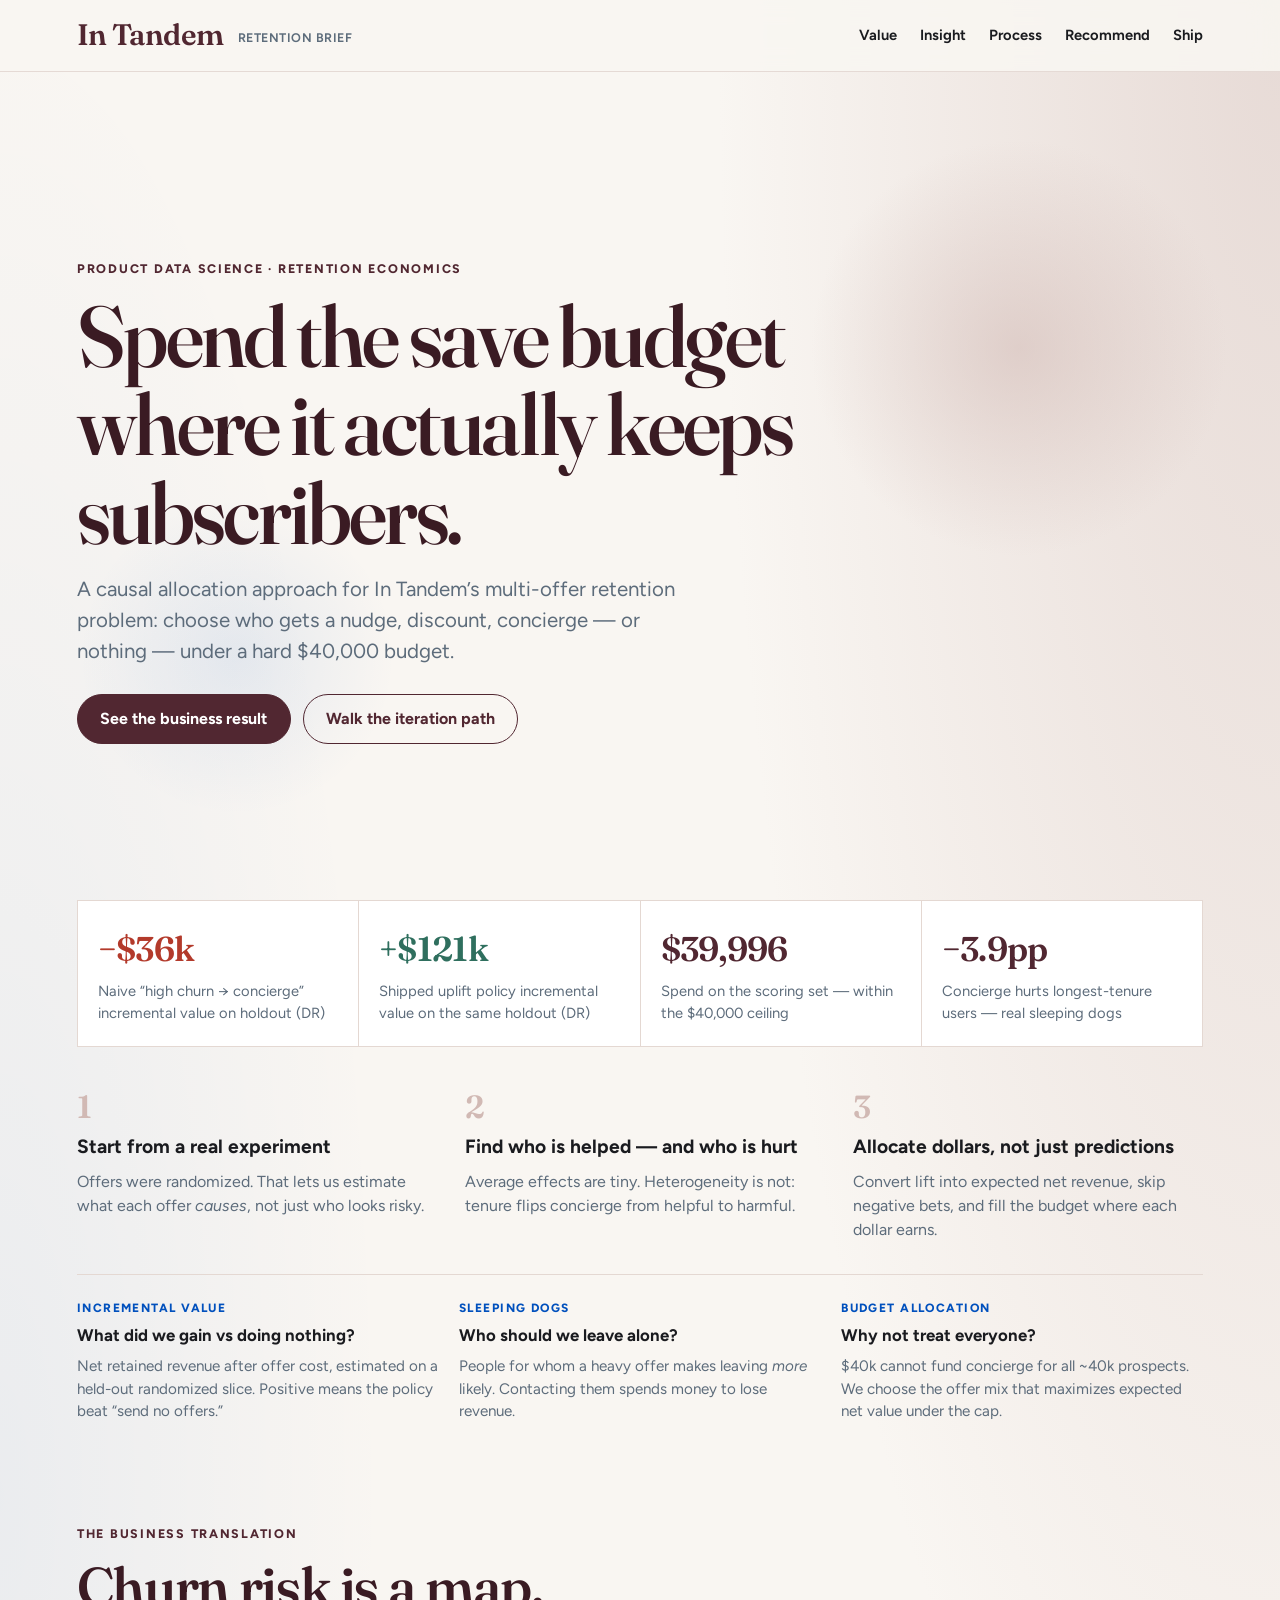
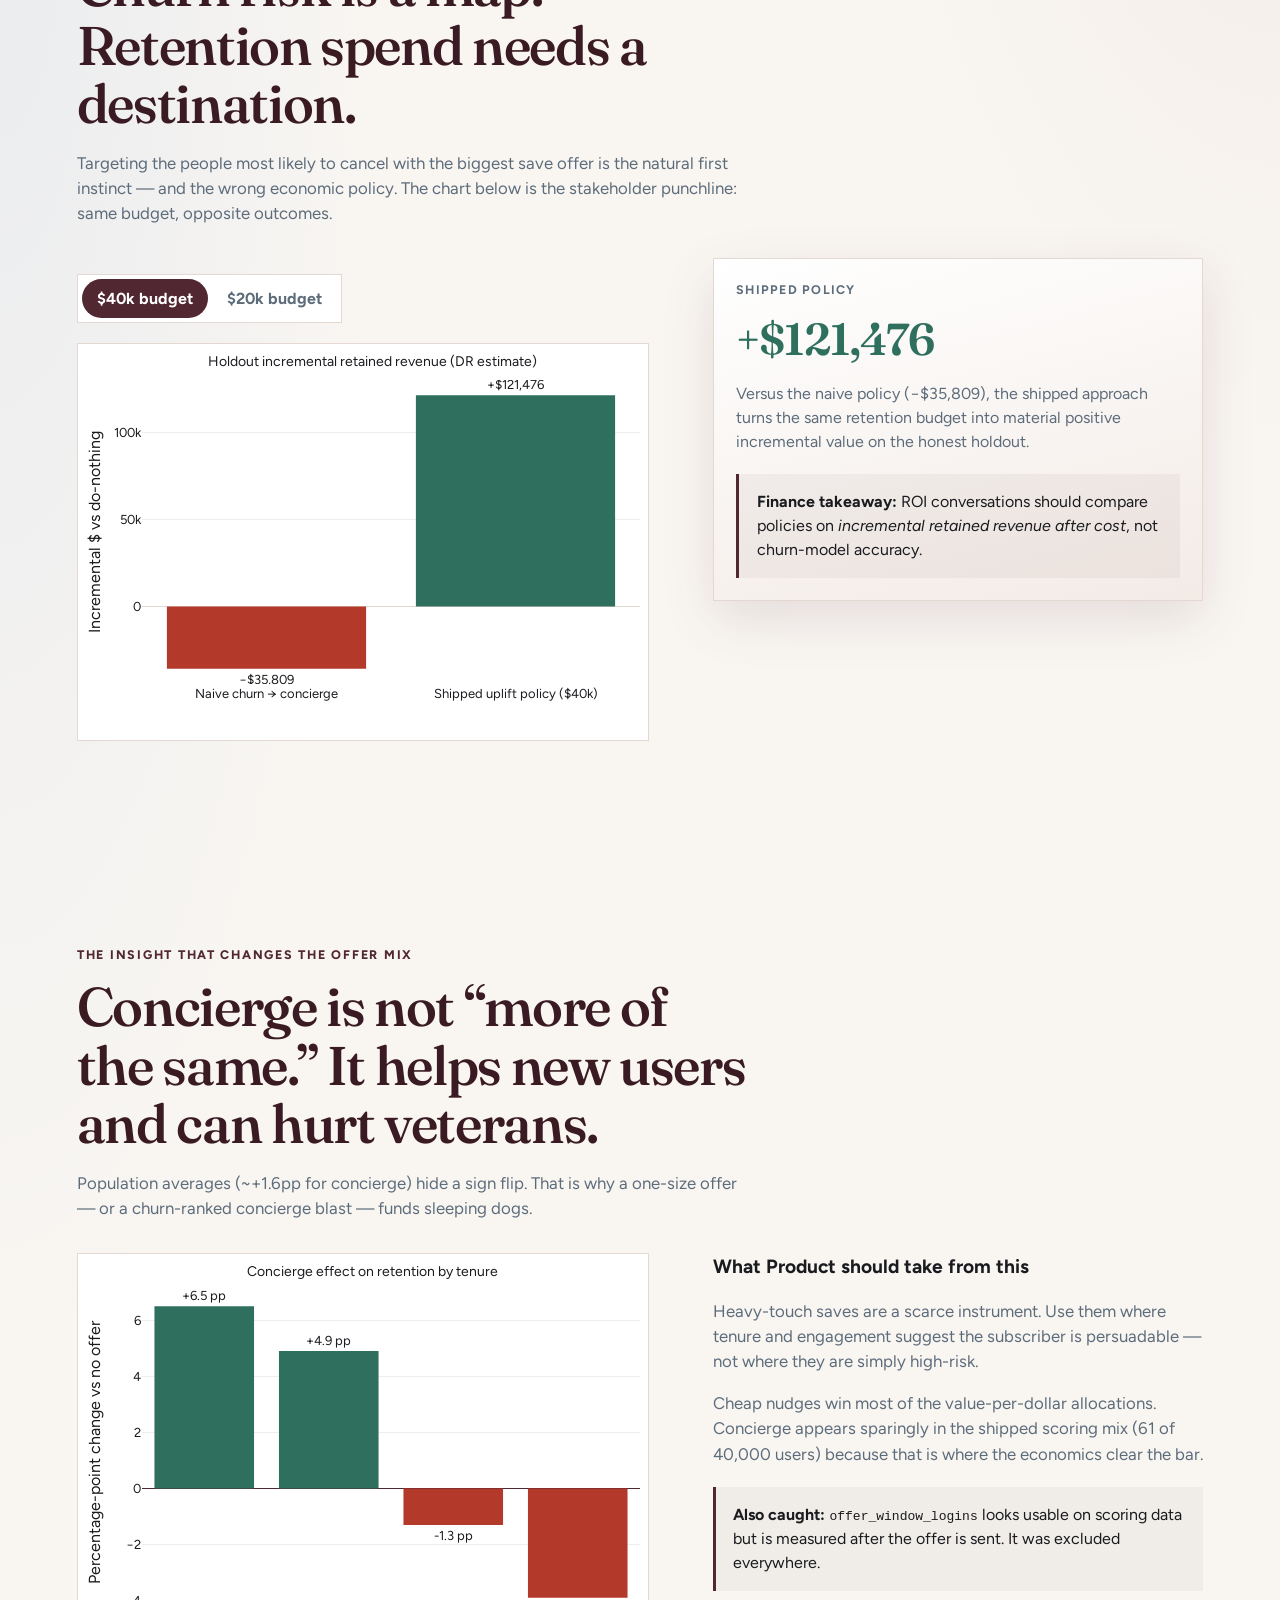
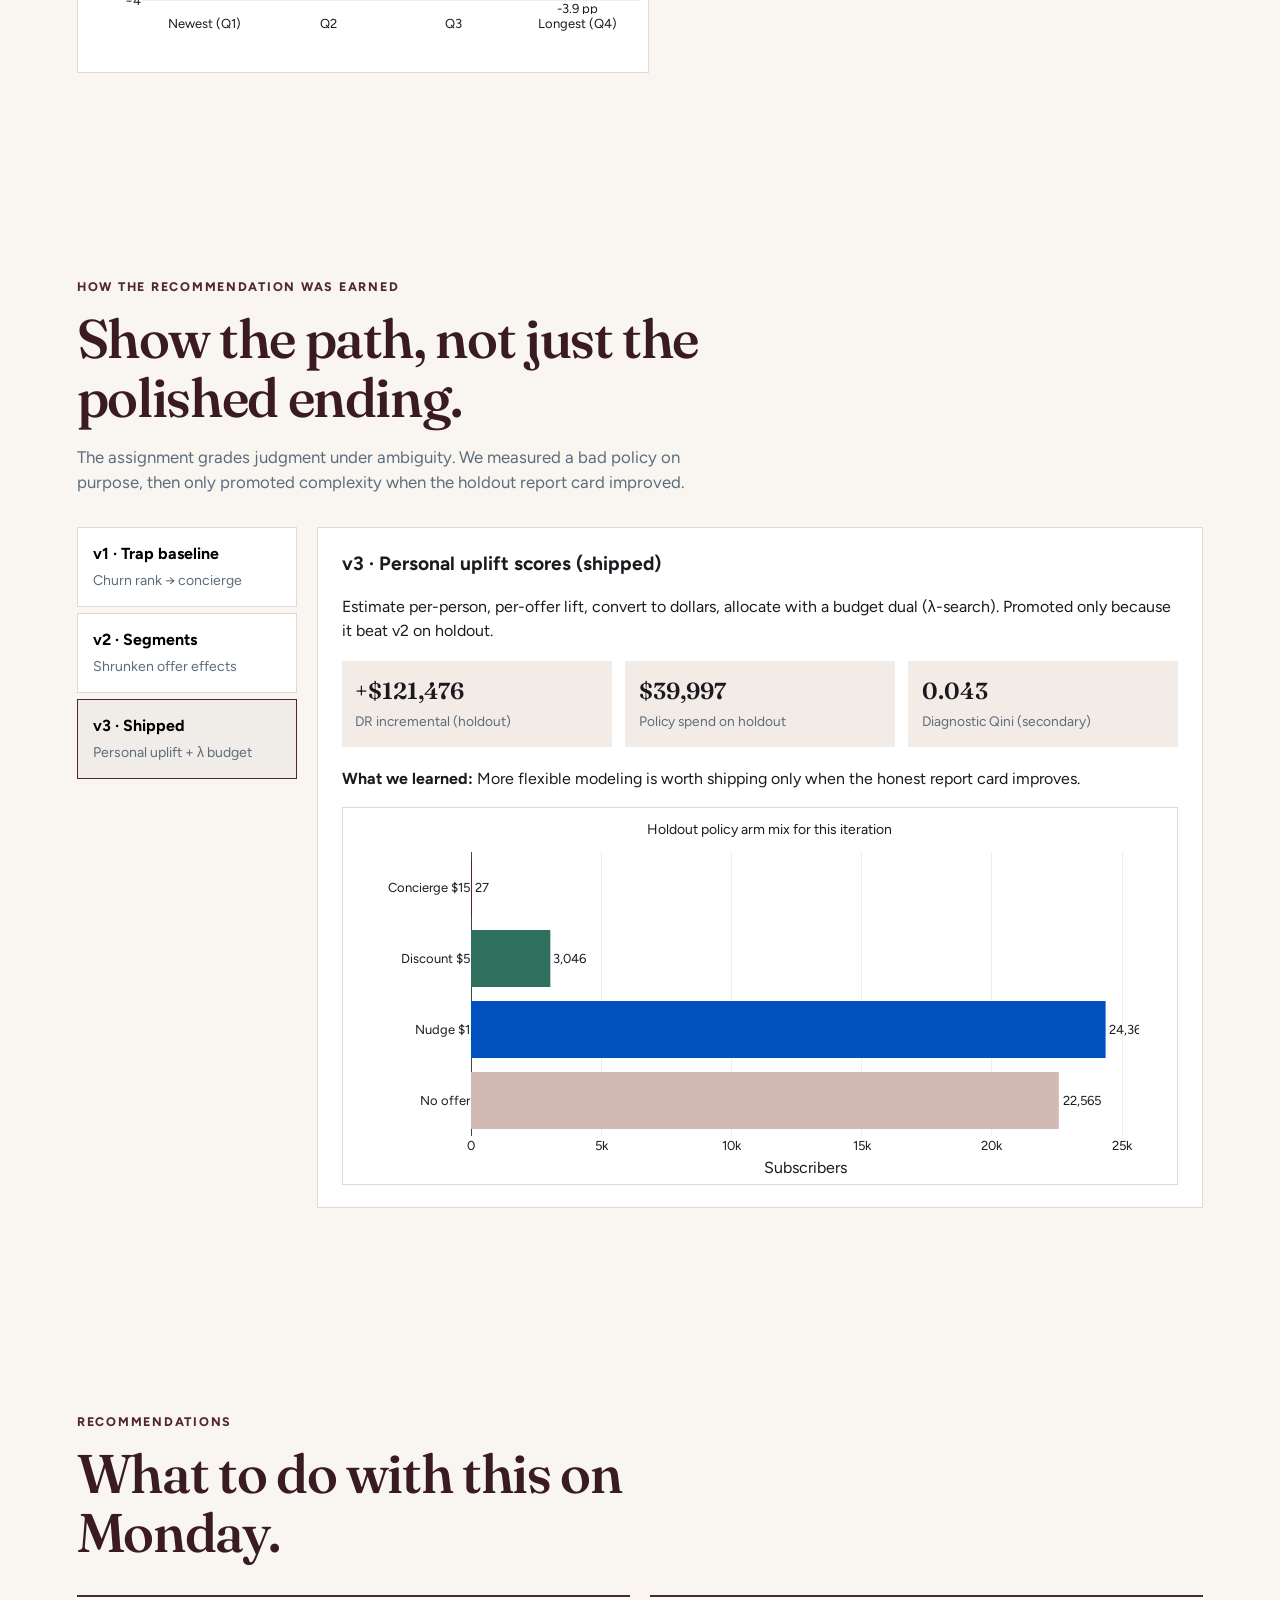
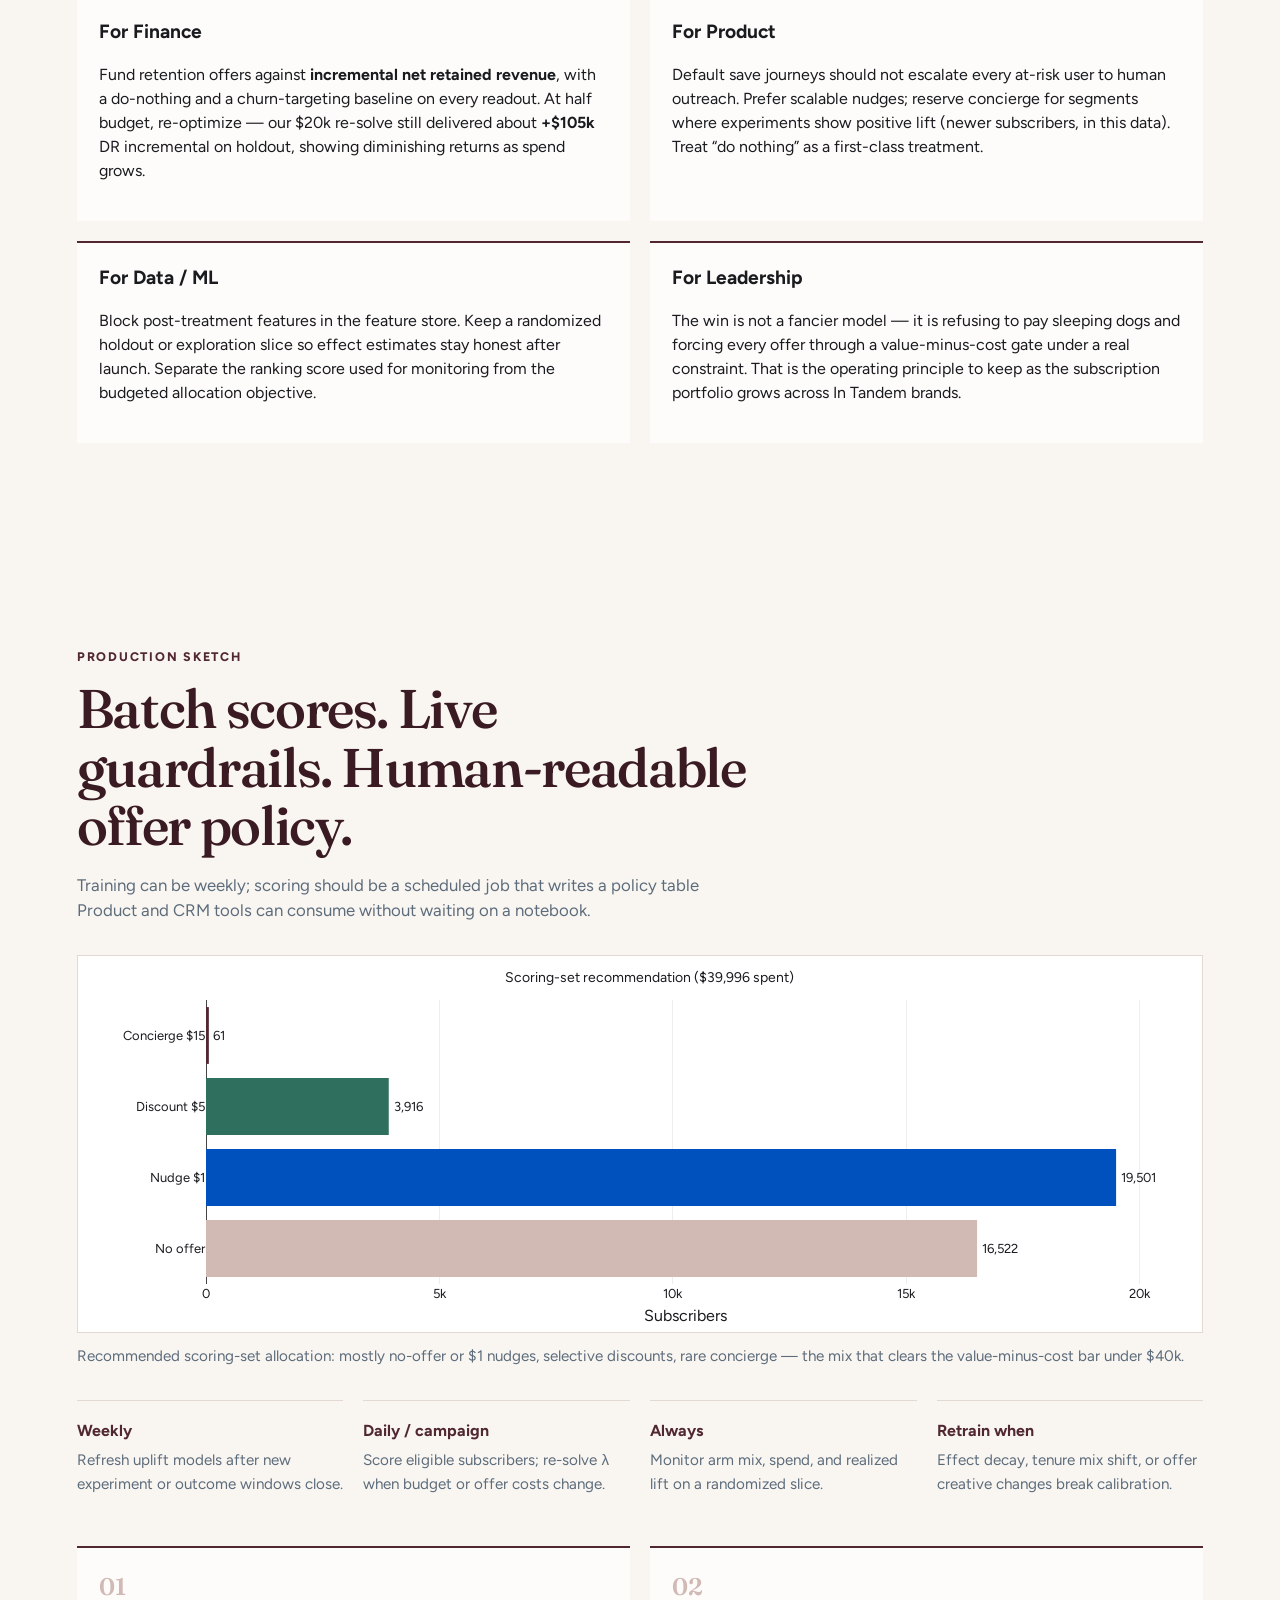
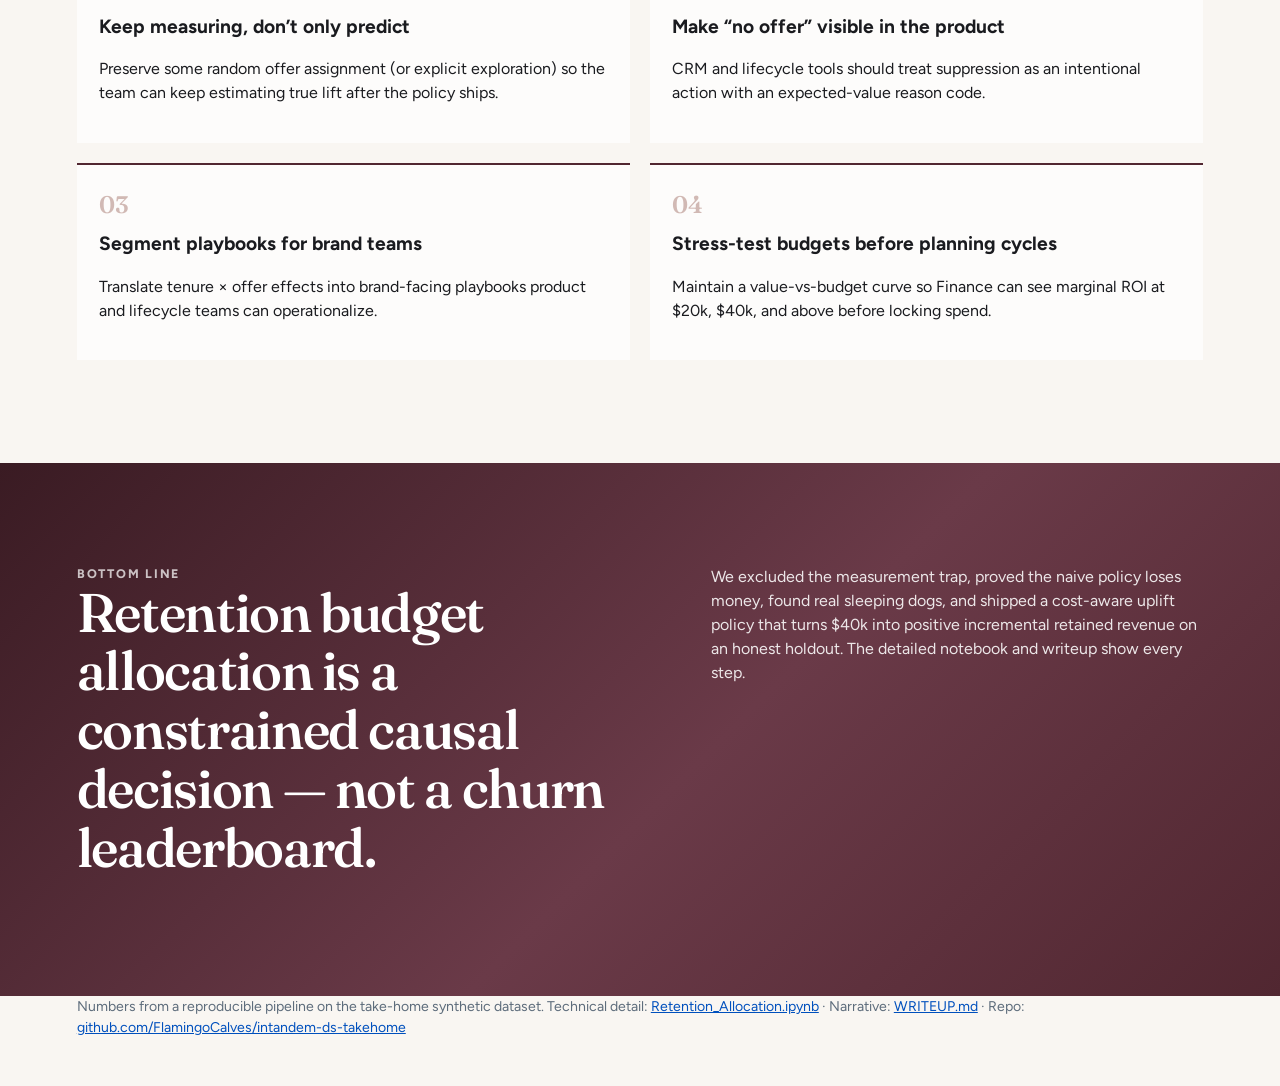
==== commit d00c893f: "Polish submission packaging for grader-facing clarity. Rewrite AI usage in first person, remove agen" ====
--- a/interactive_brief/index.html
+++ b/interactive_brief/index.html
@@ -320,7 +320,7 @@
             <span class="next-index">03</span>
             <h3>Segment playbooks for brand teams</h3>
             <p>
-              Translate tenure × offer effects into brand-facing guidelines OurFamilyWizard / family-org teams can operationalize.
+              Translate tenure × offer effects into brand-facing playbooks product and lifecycle teams can operationalize.
             </p>
           </article>
           <article>
